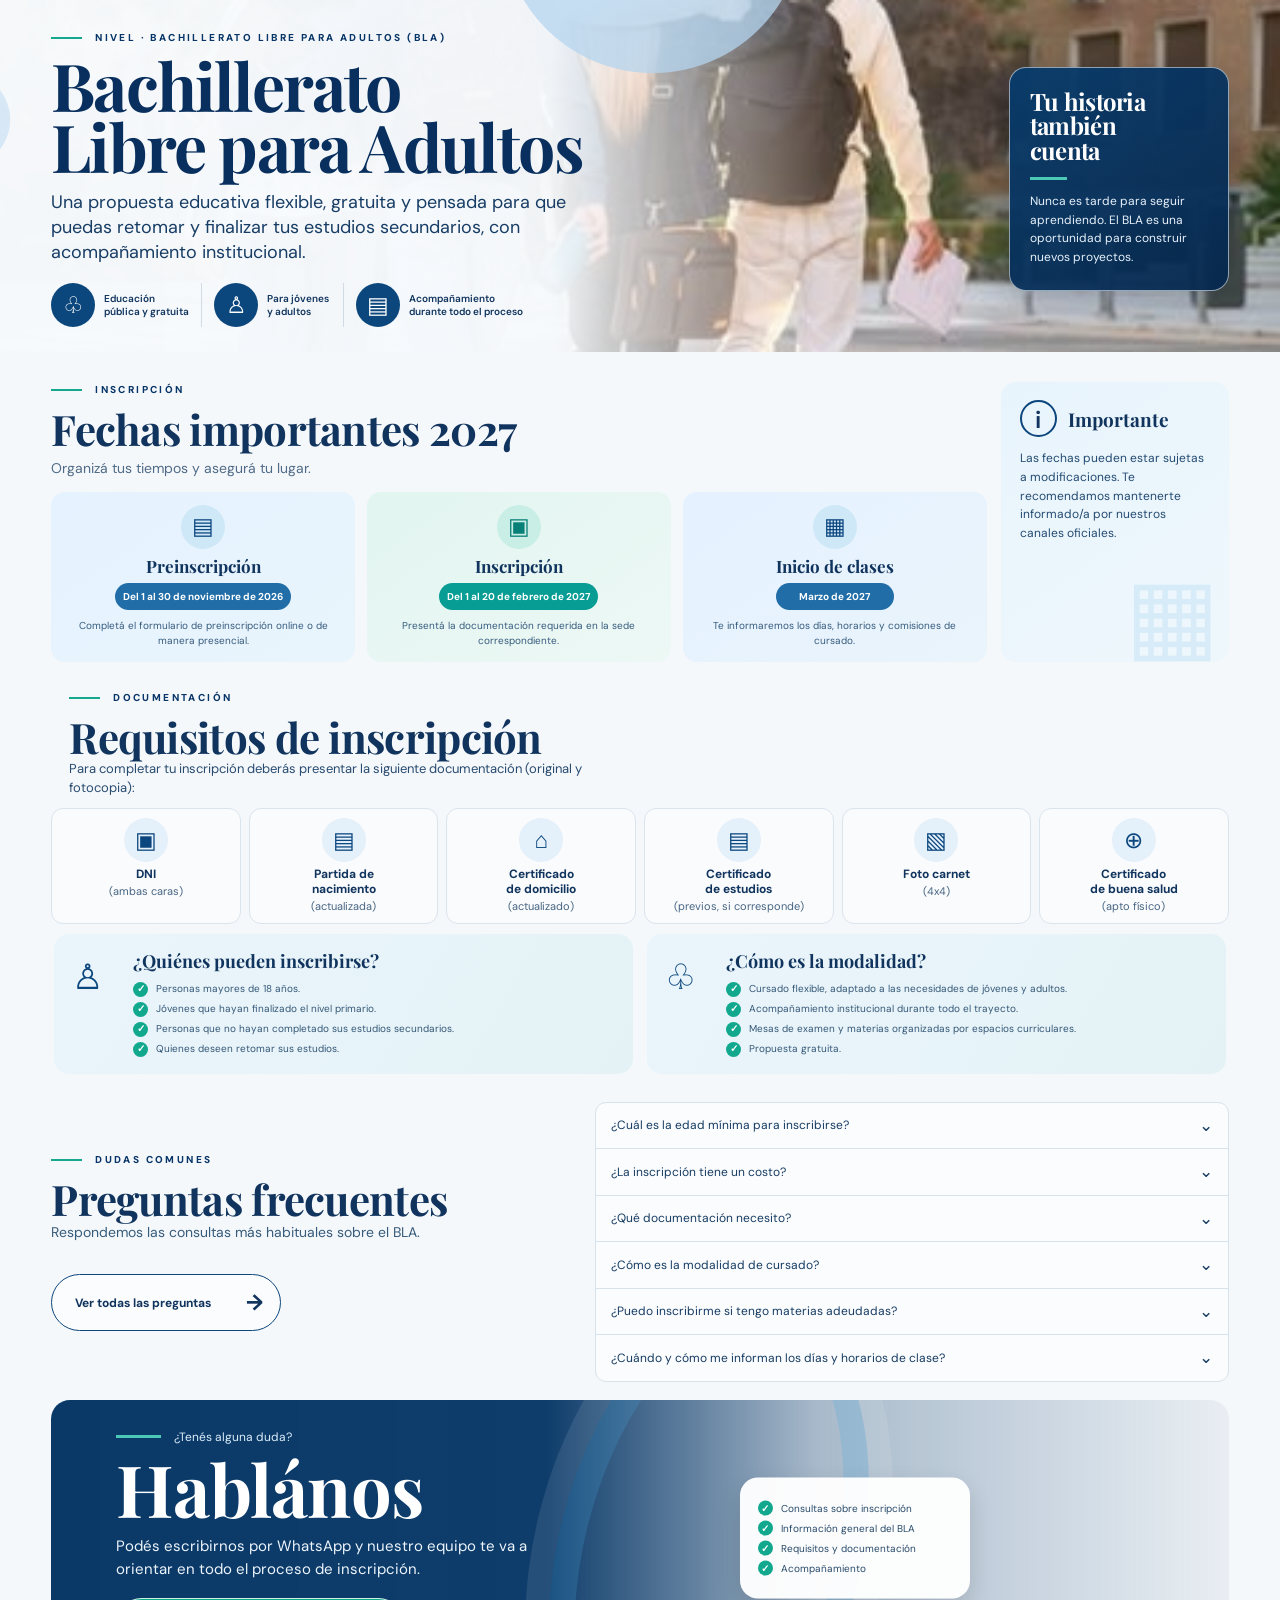
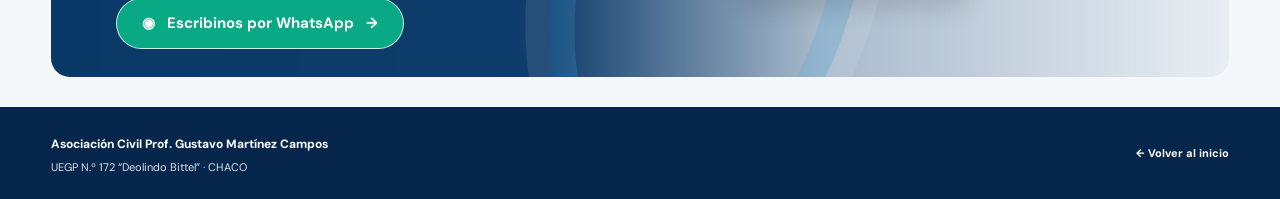
==== bla.html @ 417192c2 "BLA BASE" ====
<!doctype html>
<html lang="es">
<head>
<meta charset="utf-8">
<meta name="viewport" content="width=device-width, initial-scale=1">
<meta name="description" content="Información e inscripción 2027 del Bachillerato Libre para Adultos de la UEGP N.º 172 Deolindo Bittel.">
<title>Bachillerato Libre para Adultos | UEGP N.º 172</title>
<link rel="preconnect" href="https://fonts.googleapis.com">
<link rel="preconnect" href="https://fonts.gstatic.com" crossorigin>
<link href="https://fonts.googleapis.com/css2?family=DM+Sans:wght@400;500;600;700&family=Playfair+Display:wght@500;600;700&display=swap" rel="stylesheet">
<style>
:root{--navy:#073568;--deep:#06264b;--blue:#0e477d;--teal:#16a88f;--ink:#10345d;--muted:#506b87;--paper:#f5f8fb;--line:#dbe5ee}
*{box-sizing:border-box;margin:0;padding:0}html{scroll-behavior:smooth}body{font-family:"DM Sans",sans-serif;color:var(--ink);background:var(--paper);line-height:1.5;overflow-x:hidden}a{color:inherit;text-decoration:none}button{font:inherit}.wrap{width:min(1320px,92%);margin:auto}.section{padding:30px 0 0}.eyebrow{display:flex;align-items:center;gap:13px;color:var(--navy);font-size:10px;font-weight:800;letter-spacing:2.4px;text-transform:uppercase;margin-bottom:10px}.eyebrow:before{content:"";width:31px;height:2px;background:var(--teal);flex-shrink:0}h1,h2,h3{font-family:"Playfair Display",Georgia,serif}h2{font-size:clamp(30px,3.4vw,42px);line-height:1.08;letter-spacing:-.7px}.subtitle{color:var(--muted);font-size:14px;margin-top:5px}
.hero{min-height:334px;position:relative;background:linear-gradient(90deg,rgba(248,251,254,.98) 0%,rgba(248,251,254,.96) 43%,rgba(248,251,254,.1) 65%,rgba(4,39,76,.08) 100%),url("ASSETS/img/bla-alumnos.png") center 42%/ 100% auto no-repeat;isolation:isolate}.hero:before{content:"";position:absolute;z-index:-1;inset:0;background:radial-gradient(circle at -3% 34%,rgba(205,226,244,.75) 0 48px,transparent 49px),radial-gradient(circle at 51% -22%,rgba(181,213,239,.75) 0 150px,transparent 151px)}.hero-inner{min-height:334px;display:grid;grid-template-columns:1.15fr .85fr;align-items:center;gap:28px;padding:30px 0 25px}.hero-copy{max-width:650px}.hero h1{color:#082f5d;font-size:clamp(42px,5.5vw,66px);line-height:.93;letter-spacing:-1.8px;margin-bottom:12px}.hero-copy>p{max-width:560px;font-size:clamp(15px,1.5vw,18px);line-height:1.4;color:#173d65}.benefits{display:flex;gap:12px;margin-top:18px;flex-wrap:wrap}.benefit{display:flex;align-items:center;gap:9px;min-width:130px;padding-right:12px;border-right:1px solid #143b6326}.benefit:last-child{border:0}.round{display:grid;place-items:center;width:44px;height:44px;flex:0 0 44px;border-radius:50%;background:#0b477d;color:white;font-size:23px}.benefit span{font-size:10px;line-height:1.35;font-weight:600}.hero-note{justify-self:end;width:min(220px,100%);padding:21px 20px 23px;color:white;background:linear-gradient(145deg,rgba(8,60,108,.96),rgba(5,39,78,.94));border:1px solid #ffffff8c;border-radius:17px;box-shadow:0 12px 32px #041f3e38}.hero-note h2{font-size:24px;line-height:1.02}.line{width:37px;height:3px;background:#4bc9b6;margin:15px 0 12px}.hero-note p{font-size:12px;line-height:1.55;color:#e7f1fb}
.dates-layout{display:grid;grid-template-columns:minmax(0,1fr) 228px;gap:14px;align-items:stretch}.date-cards{display:grid;grid-template-columns:repeat(3,minmax(0,1fr));gap:12px;margin-top:13px}.date-card{min-height:162px;padding:13px 12px 14px;border-radius:14px;text-align:center;display:flex;flex-direction:column;align-items:center;background:linear-gradient(145deg,#e5f2ff,#e9f5fc)}.date-card:nth-child(2){background:linear-gradient(145deg,#e2f5f0,#edf8f5)}.date-card:nth-child(3){background:linear-gradient(145deg,#e5f1ff,#e9f4fb)}.date-card .round{background:#cfe8f8;color:#0b467e;margin-bottom:7px}.date-card:nth-child(2) .round{background:#c9eee5;color:#087f77}.date-card h3{font-size:17px;line-height:1.2;margin-bottom:7px}.pill{width:100%;border-radius:30px;color:white;background:#216da7;padding:7px 8px;font-size:10px;font-weight:700;line-height:1.3}.date-card:nth-child(2) .pill{background:#079c94}.date-card p{font-size:10px;color:#365b7d;line-height:1.45;margin-top:9px}.important{position:relative;overflow:hidden;padding:18px 19px;border-radius:15px;background:linear-gradient(145deg,#e8f4fc,#eef7fc)}.important:after{content:"▦";position:absolute;right:10px;bottom:-28px;font-size:100px;color:#5daee226}.important-head{display:flex;align-items:center;gap:11px;margin-bottom:12px}.info-circle{width:37px;height:37px;flex:0 0 37px;display:grid;place-items:center;border:2px solid #0c467c;border-radius:50%;font-size:24px;font-weight:600}.important h3{font-size:19px}.important p{font-size:12px;color:#244b71;line-height:1.55;position:relative;z-index:1}
.requirements{padding-top:28px}.requirements-head{margin-left:18px}.requirements-head p{max-width:570px;font-size:13px;color:#284b70;line-height:1.4}.docs{display:grid;grid-template-columns:repeat(6,minmax(0,1fr));gap:8px;margin-top:11px}.doc{min-height:113px;padding:9px 8px 10px;text-align:center;display:flex;flex-direction:column;align-items:center;border:1px solid #d9e4ed;border-radius:12px;background:#ffffff8c}.doc .round{width:44px;height:44px;margin-bottom:5px;background:#e4f0fa;color:#0b467e}.doc h3{font-family:"DM Sans",sans-serif;font-size:12px;line-height:1.25;font-weight:700}.doc p{color:#476582;font-size:11px;line-height:1.3;margin-top:2px}.panels{display:grid;grid-template-columns:1fr 1fr;gap:14px;margin:10px 3px 0}.panel{display:grid;grid-template-columns:48px minmax(0,1fr);gap:13px;padding:17px 18px;border-radius:15px;background:linear-gradient(120deg,#eaf5fb,#e4f2f6)}.panel-icon{font-size:35px;color:#0b477d}.panel h3{font-size:18px;line-height:1.2;margin-bottom:9px}.checks{list-style:none;display:grid;gap:5px}.checks li{display:flex;align-items:flex-start;gap:8px;color:#345777;font-size:10px;line-height:1.4}.check{width:15px;height:15px;flex:0 0 15px;display:inline-grid;place-items:center;border-radius:50%;background:#11a88e;color:white;font-size:10px;font-weight:800}
.faq{padding-top:28px}.faq-layout{display:grid;grid-template-columns:.9fr 1.1fr;gap:26px;align-items:center}.faq-copy p{color:#365b7b;font-size:14px}.outline{display:inline-flex;align-items:center;justify-content:space-between;gap:22px;min-width:230px;border:1px solid #0d477c;border-radius:30px;padding:11px 17px 11px 23px;font-size:12px;font-weight:700;margin-top:31px;background:#ffffff99}.outline span{font-size:22px}.faq-list{border:1px solid #d8e2eb;border-radius:11px;overflow:hidden;background:#ffffffa6}.faq-item+.faq-item{border-top:1px solid #d8e2eb}.question{display:flex;width:100%;justify-content:space-between;align-items:center;gap:12px;border:0;background:transparent;color:#163c63;text-align:left;padding:10px 15px;font-size:12px;cursor:pointer}.question:hover{background:#eef7fb}.chev{font-size:17px;transition:transform .2s}.question[aria-expanded=true] .chev{transform:rotate(180deg)}.answer{display:none;padding:0 15px 13px;color:#526c85;font-size:12px;line-height:1.55}.answer.open{display:block}
.contact{padding:18px 0 30px}.banner{min-height:268px;position:relative;overflow:hidden;border-radius:19px;color:white;background:linear-gradient(90deg,rgba(5,53,101,.98) 0%,rgba(5,53,101,.96) 42%,rgba(5,53,101,.32) 65%,rgba(5,53,101,.05) 100%),url("https://images.unsplash.com/photo-1512499617640-c74ae3a79d37?auto=format&fit=crop&w=1600&q=85") center/cover no-repeat;display:flex;align-items:center;padding:28px 5.5%}.banner:before{content:"";position:absolute;left:43%;top:-110px;width:250px;height:480px;border-radius:50%;border:26px solid #47a3d838;box-shadow:0 0 0 24px #ffffff17;transform:rotate(14deg)}.contact-copy{position:relative;z-index:1;max-width:530px}.contact-copy .eyebrow{color:#dceefa;margin-bottom:7px}.contact-copy .eyebrow:before{background:#4bc9b6;width:45px;height:3px}.contact-copy .eyebrow span{font-size:12px;letter-spacing:0;text-transform:none;font-weight:400}.contact-copy h2{font-size:clamp(48px,6vw,72px);color:white;line-height:.98;margin-bottom:12px}.contact-copy>p{max-width:430px;font-size:15px;color:#edf5fc;line-height:1.5}.whatsapp{display:inline-flex;align-items:center;justify-content:center;gap:15px;margin-top:18px;padding:13px 25px;border:1px solid #ffffffcc;border-radius:40px;background:#09a985;color:white;font-size:15px;font-weight:700}.contact-list{position:absolute;z-index:2;right:22%;top:50%;transform:translateY(-50%);width:230px;padding:18px;border-radius:18px;background:#fffffff5;color:#284a6a;box-shadow:0 10px 25px #0002}.contact-list li{display:flex;gap:8px;list-style:none;font-size:10px;margin:5px 0}.footer{background:var(--deep);color:white;padding:24px 0}.footer-inner{display:flex;justify-content:space-between;align-items:center;gap:20px}.footer strong{font-size:12px}.footer p{font-size:11px;color:#d4e4f3;margin-top:4px}.footer a{font-size:11px;font-weight:700}
@media(max-width:900px){.hero-inner{grid-template-columns:1.1fr .7fr;gap:18px}.hero h1{font-size:clamp(40px,6vw,55px)}.hero-note{width:195px;padding:18px}.dates-layout{grid-template-columns:1fr 205px}.docs{grid-template-columns:repeat(3,minmax(0,1fr))}.contact-list{right:7%;width:205px}}
@media(max-width:650px){.wrap{width:92%}.hero{min-height:0;background:linear-gradient(90deg,#f8fbfef7,#f8fbfeda 64%,#f8fbfe47),url("ASSETS/img/bla-alumnos.png") 57% center/100% auto no-repeat}.hero-inner{min-height:0;grid-template-columns:1fr;gap:18px;padding:30px 0 25px}.hero h1{font-size:clamp(39px,10vw,53px)}.hero-copy>p{font-size:14px}.benefits{gap:8px}.benefit{min-width:0;flex:1 1 28%;padding-right:7px;gap:6px}.benefit .round{width:36px;height:36px;flex-basis:36px;font-size:18px}.benefit span{font-size:9px}.hero-note{justify-self:end;width:min(240px,82%);margin-left:auto;padding:15px 17px}.hero-note h2{font-size:21px}.hero-note p{font-size:11px}.section{padding-top:27px}.dates-layout{grid-template-columns:1fr}.date-cards{grid-template-columns:1fr;gap:9px}.date-card{display:grid;grid-template-columns:45px minmax(0,1fr);grid-template-rows:auto auto;text-align:left;min-height:0;padding:12px;column-gap:10px;align-items:center}.date-card .round{grid-row:1/span 2;width:42px;height:42px;margin:0}.date-card h3{margin:0 0 5px;font-size:16px}.pill{width:fit-content;max-width:100%;font-size:10px;padding:6px 11px}.date-card p{grid-column:2;margin-top:5px;font-size:10px}.important{min-height:0;padding:16px}.requirements-head{margin-left:0}.requirements-head h2,.dates-main h2{font-size:32px}.docs{grid-template-columns:repeat(2,minmax(0,1fr));gap:8px}.doc{min-height:115px}.panels{grid-template-columns:1fr;margin-inline:0}.panel{padding:16px}.faq-layout{grid-template-columns:1fr;gap:18px}.faq-copy h2{font-size:34px}.outline{margin-top:16px}.contact{padding-top:22px}.banner{min-height:410px;align-items:flex-start;padding:27px 22px;background:linear-gradient(180deg,rgba(5,53,101,.98),rgba(5,53,101,.94) 49%,rgba(5,53,101,.35)),url("https://images.unsplash.com/photo-1512499617640-c74ae3a79d37?auto=format&fit=crop&w=1000&q=85") center/cover no-repeat}.contact-copy h2{font-size:55px}.contact-copy>p{font-size:13px}.whatsapp{padding:12px 16px;font-size:12px;gap:10px}.contact-list{top:auto;right:14px;bottom:15px;transform:none;width:min(240px,82%);padding:12px 15px}.contact-list li{font-size:10px}.footer-inner{align-items:flex-start;flex-direction:column;gap:12px}}
@media(prefers-reduced-motion:reduce){html{scroll-behavior:auto}*,*:before,*:after{transition-duration:.01ms!important}}
</style>
</head>
<body>
<main>
<section class="hero" aria-labelledby="hero-title"><div class="hero-inner wrap">
<div class="hero-copy">
<div class="eyebrow">Nivel · Bachillerato Libre para Adultos (BLA)</div>
<h1 id="hero-title">Bachillerato<br>Libre para Adultos</h1>
<p>Una propuesta educativa flexible, gratuita y pensada para que puedas retomar y finalizar tus estudios secundarios, con acompañamiento institucional.</p>
<div class="benefits">
<div class="benefit"><div class="round">♧</div><span>Educación<br>pública y gratuita</span></div>
<div class="benefit"><div class="round">♙</div><span>Para jóvenes<br>y adultos</span></div>
<div class="benefit"><div class="round">▤</div><span>Acompañamiento<br>durante todo el proceso</span></div>
</div></div>
<aside class="hero-note"><h2>Tu historia<br>también<br>cuenta</h2><div class="line"></div><p>Nunca es tarde para seguir aprendiendo. El BLA es una oportunidad para construir nuevos proyectos.</p></aside>
</div></section>

<section class="section wrap"><div class="dates-layout">
<div class="dates-main"><div class="eyebrow">Inscripción</div><h2>Fechas importantes 2027</h2><p class="subtitle">Organizá tus tiempos y asegurá tu lugar.</p>
<div class="date-cards">
<article class="date-card"><div class="round">▤</div><div><h3>Preinscripción</h3><div class="pill">Del 1 al 30 de noviembre de 2026</div></div><p>Completá el formulario de preinscripción online o de manera presencial.</p></article>
<article class="date-card"><div class="round">▣</div><div><h3>Inscripción</h3><div class="pill">Del 1 al 20 de febrero de 2027</div></div><p>Presentá la documentación requerida en la sede correspondiente.</p></article>
<article class="date-card"><div class="round">▦</div><div><h3>Inicio de clases</h3><div class="pill">Marzo de 2027</div></div><p>Te informaremos los días, horarios y comisiones de cursado.</p></article>
</div></div>
<aside class="important"><div class="important-head"><span class="info-circle">i</span><h3>Importante</h3></div><p>Las fechas pueden estar sujetas a modificaciones. Te recomendamos mantenerte informado/a por nuestros canales oficiales.</p></aside>
</div></section>

<section class="section requirements wrap"><div class="requirements-head"><div class="eyebrow">Documentación</div><h2>Requisitos de inscripción</h2><p>Para completar tu inscripción deberás presentar la siguiente documentación (original y fotocopia):</p></div>
<div class="docs">
<article class="doc"><div class="round">▣</div><h3>DNI</h3><p>(ambas caras)</p></article>
<article class="doc"><div class="round">▤</div><h3>Partida de<br>nacimiento</h3><p>(actualizada)</p></article>
<article class="doc"><div class="round">⌂</div><h3>Certificado<br>de domicilio</h3><p>(actualizado)</p></article>
<article class="doc"><div class="round">▤</div><h3>Certificado<br>de estudios</h3><p>(previos, si corresponde)</p></article>
<article class="doc"><div class="round">▧</div><h3>Foto carnet</h3><p>(4x4)</p></article>
<article class="doc"><div class="round">⊕</div><h3>Certificado<br>de buena salud</h3><p>(apto físico)</p></article>
</div>
<div class="panels">
<article class="panel"><div class="panel-icon">♙</div><div><h3>¿Quiénes pueden inscribirse?</h3><ul class="checks"><li><span class="check">✓</span>Personas mayores de 18 años.</li><li><span class="check">✓</span>Jóvenes que hayan finalizado el nivel primario.</li><li><span class="check">✓</span>Personas que no hayan completado sus estudios secundarios.</li><li><span class="check">✓</span>Quienes deseen retomar sus estudios.</li></ul></div></article>
<article class="panel"><div class="panel-icon">♧</div><div><h3>¿Cómo es la modalidad?</h3><ul class="checks"><li><span class="check">✓</span>Cursado flexible, adaptado a las necesidades de jóvenes y adultos.</li><li><span class="check">✓</span>Acompañamiento institucional durante todo el trayecto.</li><li><span class="check">✓</span>Mesas de examen y materias organizadas por espacios curriculares.</li><li><span class="check">✓</span>Propuesta gratuita.</li></ul></div></article>
</div></section>

<section class="section faq wrap" id="preguntas-frecuentes"><div class="faq-layout">
<div class="faq-copy"><div class="eyebrow">Dudas comunes</div><h2>Preguntas frecuentes</h2><p>Respondemos las consultas más habituales sobre el BLA.</p><a class="outline" href="#preguntas-frecuentes">Ver todas las preguntas <span>→</span></a></div>
<div class="faq-list">
<div class="faq-item"><button class="question" aria-expanded="false"><span>¿Cuál es la edad mínima para inscribirse?</span><span class="chev">⌄</span></button><div class="answer">La propuesta está destinada a personas mayores de 18 años. Si necesitás confirmar tu situación particular, consultanos por WhatsApp.</div></div>
<div class="faq-item"><button class="question" aria-expanded="false"><span>¿La inscripción tiene un costo?</span><span class="chev">⌄</span></button><div class="answer">No. La propuesta educativa del Bachillerato Libre para Adultos es gratuita.</div></div>
<div class="faq-item"><button class="question" aria-expanded="false"><span>¿Qué documentación necesito?</span><span class="chev">⌄</span></button><div class="answer">DNI (ambas caras), partida de nacimiento y certificado de domicilio actualizados, certificado de estudios previos si corresponde, foto carnet 4x4 y certificado de buena salud. Presentá original y fotocopia.</div></div>
<div class="faq-item"><button class="question" aria-expanded="false"><span>¿Cómo es la modalidad de cursado?</span><span class="chev">⌄</span></button><div class="answer">El cursado está pensado para jóvenes y adultos, con acompañamiento institucional. Los días, horarios y comisiones se informarán por los canales oficiales.</div></div>
<div class="faq-item"><button class="question" aria-expanded="false"><span>¿Puedo inscribirme si tengo materias adeudadas?</span><span class="chev">⌄</span></button><div class="answer">El reconocimiento de estudios previos depende de la documentación y de la evaluación institucional. Escribinos para recibir orientación sobre tu caso.</div></div>
<div class="faq-item"><button class="question" aria-expanded="false"><span>¿Cuándo y cómo me informan los días y horarios de clase?</span><span class="chev">⌄</span></button><div class="answer">La fecha prevista de inicio es marzo de 2027. Los días, horarios y comisiones se comunicarán por los canales oficiales de la institución.</div></div>
</div></div></section>

<section class="contact wrap" id="contacto"><div class="banner"><div class="contact-copy"><div class="eyebrow"><span>¿Tenés alguna duda?</span></div><h2>Hablános</h2><p>Podés escribirnos por WhatsApp y nuestro equipo te va a orientar en todo el proceso de inscripción.</p>
<!-- IMPORTANTE: reemplazá 5493620000000 por el WhatsApp institucional real, sin + ni espacios. -->
<a class="whatsapp" href="https://wa.me/5493620000000?text=Hola%2C%20quisiera%20consultar%20sobre%20la%20inscripci%C3%B3n%20al%20BLA%202027" target="_blank" rel="noopener noreferrer">◉ &nbsp; Escribinos por WhatsApp &nbsp; →</a></div>
<ul class="contact-list"><li><span class="check">✓</span>Consultas sobre inscripción</li><li><span class="check">✓</span>Información general del BLA</li><li><span class="check">✓</span>Requisitos y documentación</li><li><span class="check">✓</span>Acompañamiento</li></ul></div></section>
</main>
<footer class="footer"><div class="footer-inner wrap"><div><strong>Asociación Civil Prof. Gustavo Martínez Campos</strong><p>UEGP N.º 172 “Deolindo Bittel” · CHACO</p></div><a href="index.html">← Volver al inicio</a></div></footer>
<script>
document.querySelectorAll(".question").forEach(button=>button.addEventListener("click",()=>{const open=button.getAttribute("aria-expanded")==="true";button.setAttribute("aria-expanded",String(!open));button.nextElementSibling.classList.toggle("open",!open)}));
</script>
</body>
</html>
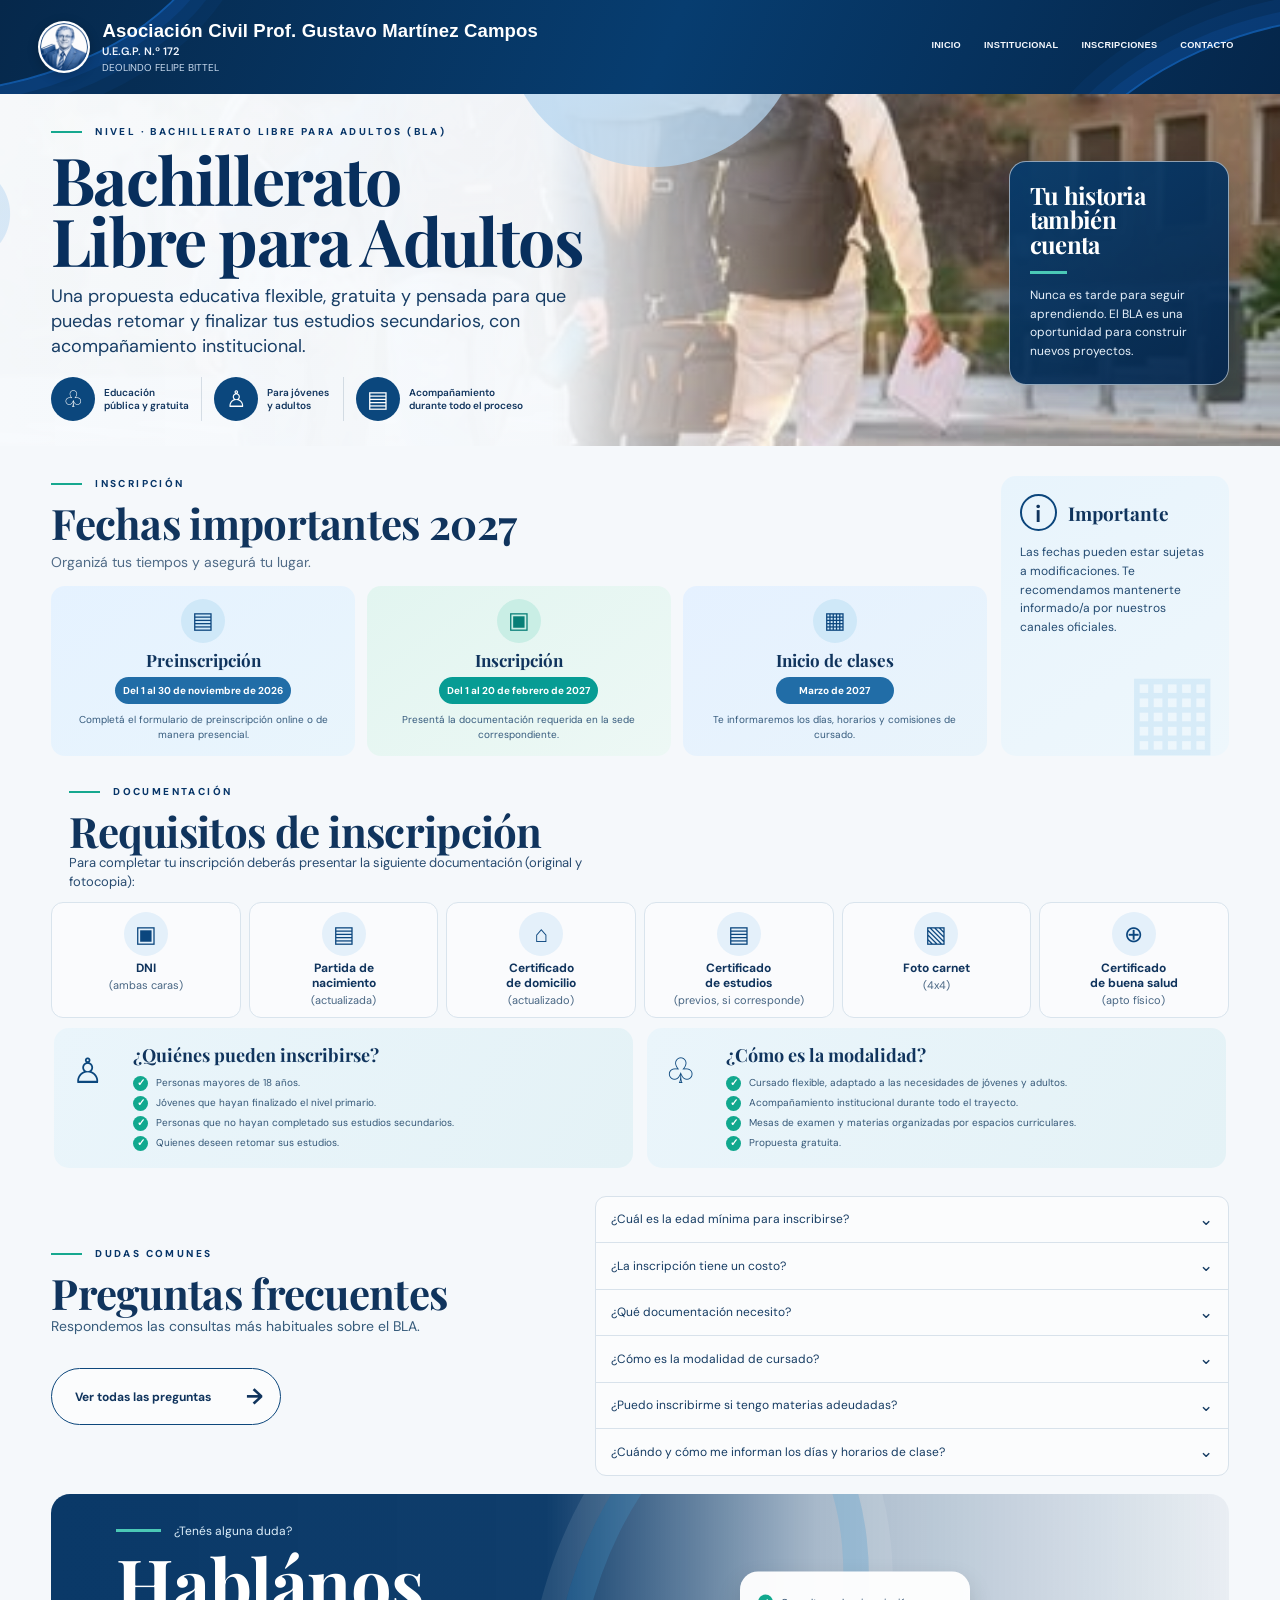
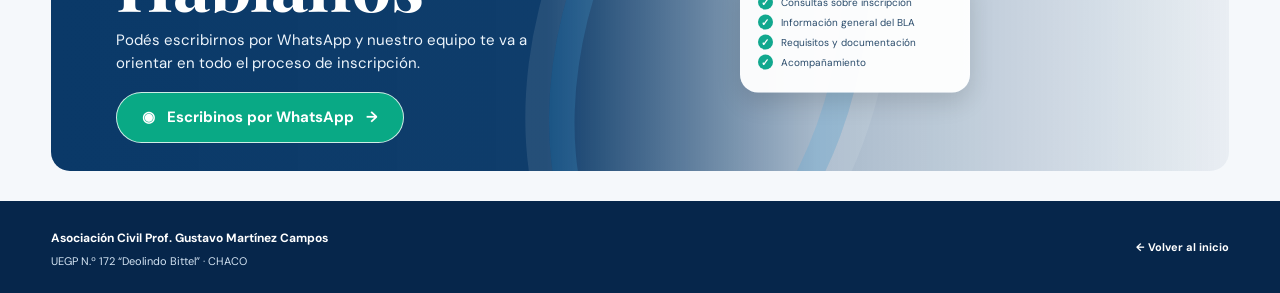
==== commit e206f148: "Actualiza Nivel Superior y encabezado BLA" ====
--- a/bla.html
+++ b/bla.html
@@ -5,6 +5,7 @@
 <meta name="viewport" content="width=device-width, initial-scale=1">
 <meta name="description" content="Información e inscripción 2027 del Bachillerato Libre para Adultos de la UEGP N.º 172 Deolindo Bittel.">
 <title>Bachillerato Libre para Adultos | UEGP N.º 172</title>
+<link rel="stylesheet" href="CSS/header.css">
 <link rel="preconnect" href="https://fonts.googleapis.com">
 <link rel="preconnect" href="https://fonts.gstatic.com" crossorigin>
 <link href="https://fonts.googleapis.com/css2?family=DM+Sans:wght@400;500;600;700&family=Playfair+Display:wght@500;600;700&display=swap" rel="stylesheet">
@@ -22,6 +23,7 @@
 </style>
 </head>
 <body>
+<header class="uegp-header"><a class="uegp-brand" href="index.html" aria-label="Inicio"><img src="ASSETS/img/logo-institucional-circular.png" alt="Emblema institucional"><span class="uegp-brand-copy"><strong>Asociación Civil Prof. Gustavo Martínez Campos</strong><span>U.E.G.P. N.º 172</span><small>DEOLINDO FELIPE BITTEL</small></span></a><nav class="uegp-menu" aria-label="Navegación principal"><a href="index.html#top">Inicio</a><a href="index.html#institucion">Institucional</a><a href="inscripciones.html">Inscripciones</a><a href="index.html#contacto">Contacto</a></nav></header>
 <main>
 <section class="hero" aria-labelledby="hero-title"><div class="hero-inner wrap">
 <div class="hero-copy">
--- a/CSS/header.css
+++ b/CSS/header.css
@@ -0,0 +1,17 @@
+/* Encabezado institucional unificado U.E.G.P. N.º 172 */
+.uegp-header{position:relative;isolation:isolate;overflow:hidden;display:flex;align-items:center;gap:clamp(16px,2vw,30px);min-height:94px;padding:10px clamp(18px,3vw,52px);color:#fff;background:linear-gradient(112deg,#06284b 0%,#073d70 52%,#05264a 100%);z-index:20}
+.uegp-header::before,.uegp-header::after{content:"";position:absolute;z-index:-1;pointer-events:none;border:2px solid rgba(24,123,232,.55);border-radius:50%;transform:rotate(-18deg)}
+.uegp-header::before{width:390px;height:190px;left:-180px;top:-115px;box-shadow:0 0 0 12px rgba(20,103,205,.16),0 0 0 25px rgba(20,103,205,.11),0 0 0 39px rgba(20,103,205,.08)}
+.uegp-header::after{width:430px;height:220px;right:-210px;bottom:-160px;box-shadow:0 0 0 12px rgba(20,103,205,.16),0 0 0 25px rgba(20,103,205,.11),0 0 0 39px rgba(20,103,205,.08)}
+.uegp-brand{position:relative;z-index:1;display:flex;align-items:center;gap:12px;flex:0 0 auto;min-width:0;color:#fff;text-decoration:none}
+.uegp-brand img{width:52px;height:52px;flex:0 0 52px;display:block;object-fit:cover;border-radius:50%;border:2px solid rgba(255,255,255,.92);background:#fff;box-shadow:0 3px 12px rgba(0,0,0,.2)}
+.uegp-brand-copy{display:flex;flex-direction:column;line-height:1.2;white-space:nowrap}
+.uegp-brand-copy strong{font-family:Montserrat,Arial,sans-serif;font-size:clamp(14px,1.45vw,22px);font-weight:800;letter-spacing:.15px;color:#fff}
+.uegp-brand-copy span{font-size:clamp(10px,.85vw,12px);font-weight:600;margin-top:3px;color:#f2f7ff;text-transform:uppercase}
+.uegp-brand-copy small{font-size:10px;color:#cbdcf0;margin-top:4px}
+.uegp-menu{position:relative;z-index:1;display:flex;align-items:stretch;justify-content:flex-end;gap:clamp(4px,.55vw,10px);margin-left:auto;min-width:0}
+.uegp-menu a{display:flex;align-items:center;justify-content:center;min-height:54px;padding:0 8px;border-bottom:3px solid transparent;color:#f5f8fd;text-decoration:none;text-transform:uppercase;white-space:nowrap;font:700 clamp(9px,.72vw,12px)/1.2 Montserrat,Arial,sans-serif;letter-spacing:.25px;transition:background .2s,color .2s,border-color .2s}
+.uegp-menu a:hover,.uegp-menu a.active{color:#fff;border-bottom-color:#19d0f2;background:rgba(18,120,210,.16)}
+.uegp-menu a.active{box-shadow:inset 0 -1px 0 rgba(25,208,242,.12)}
+@media(max-width:1050px){.uegp-header{flex-wrap:wrap;gap:8px 18px;padding:10px 20px}.uegp-brand img{width:48px;height:48px;flex-basis:48px}.uegp-menu{width:100%;justify-content:space-between;gap:3px;overflow-x:auto;margin:0}.uegp-menu a{min-height:38px;padding:0 7px;font-size:11px}}
+@media(max-width:600px){.uegp-header{padding:9px 13px}.uegp-brand{gap:9px}.uegp-brand img{width:42px;height:42px;flex-basis:42px}.uegp-brand-copy strong{font-size:14px}.uegp-brand-copy span{font-size:9px}.uegp-brand-copy small{font-size:8px}.uegp-menu{justify-content:flex-start;scrollbar-width:thin}.uegp-menu a{font-size:10px;min-height:36px;padding:0 9px}}
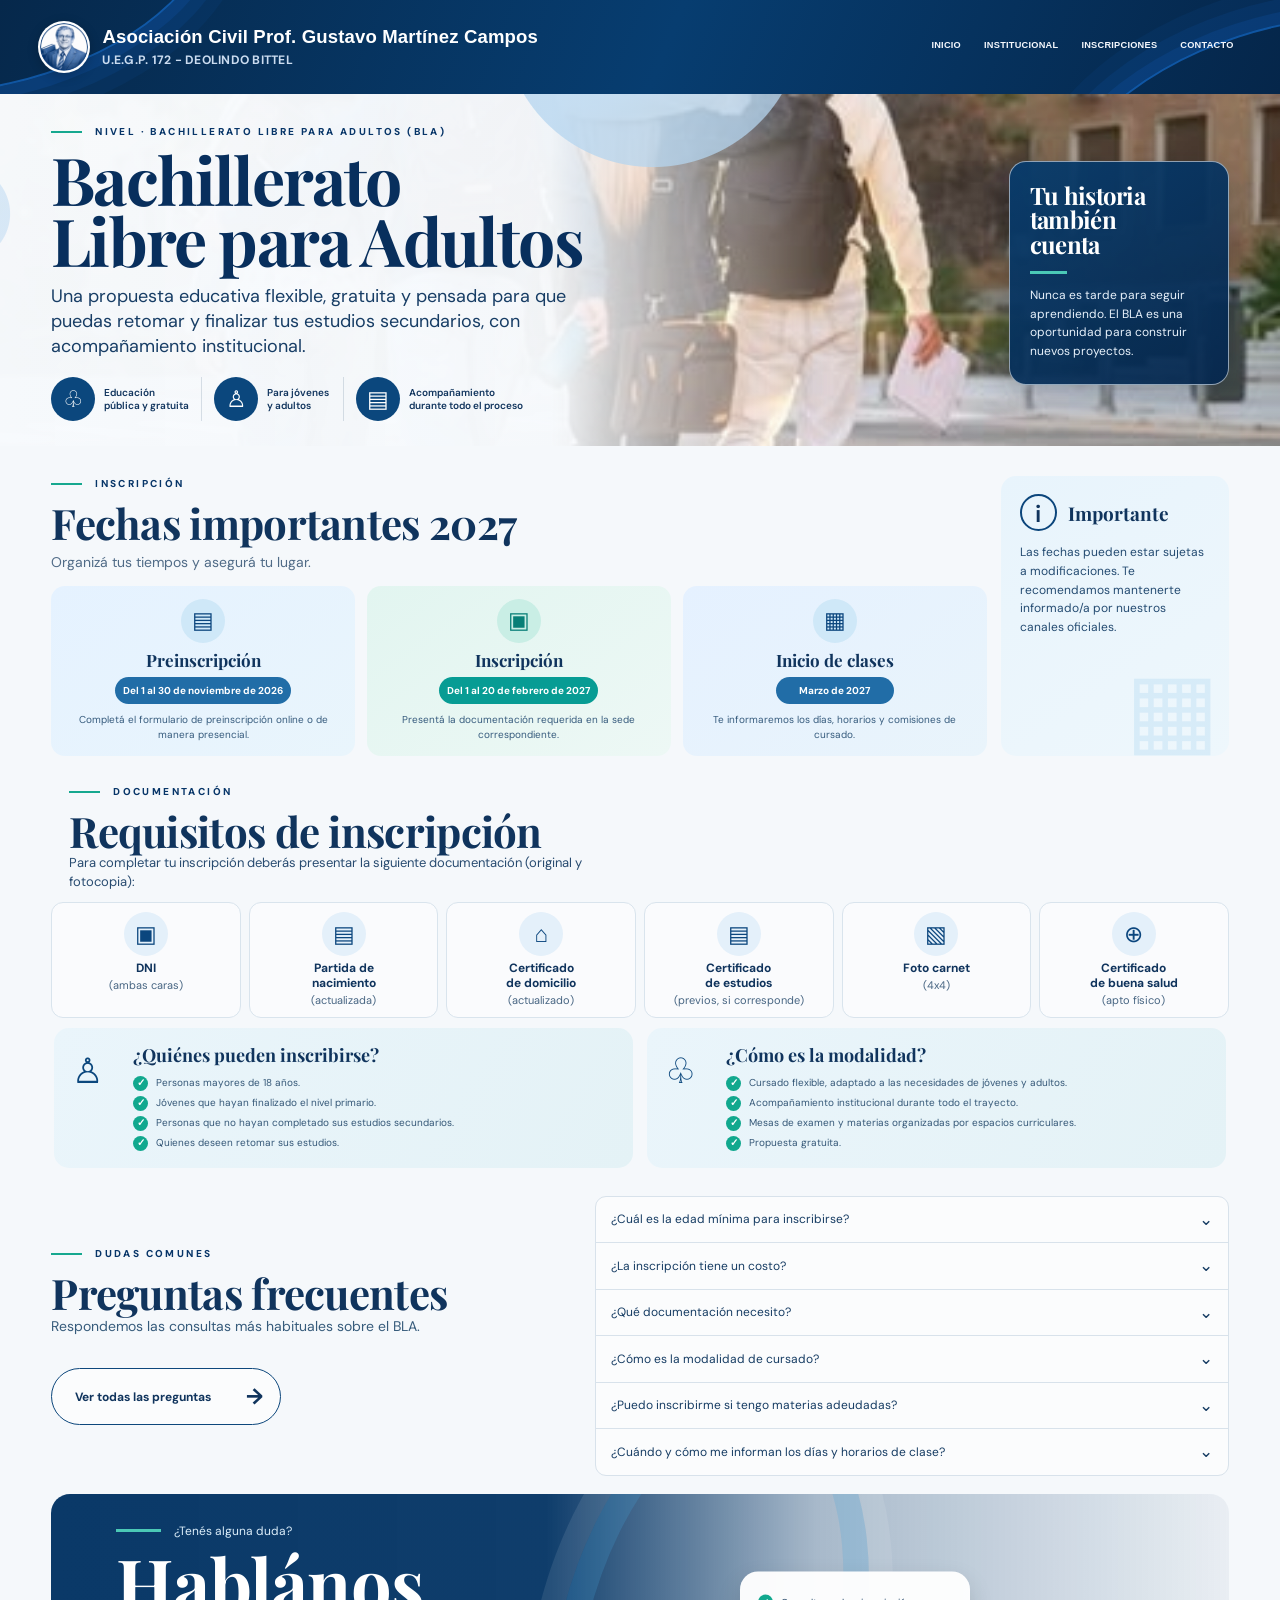
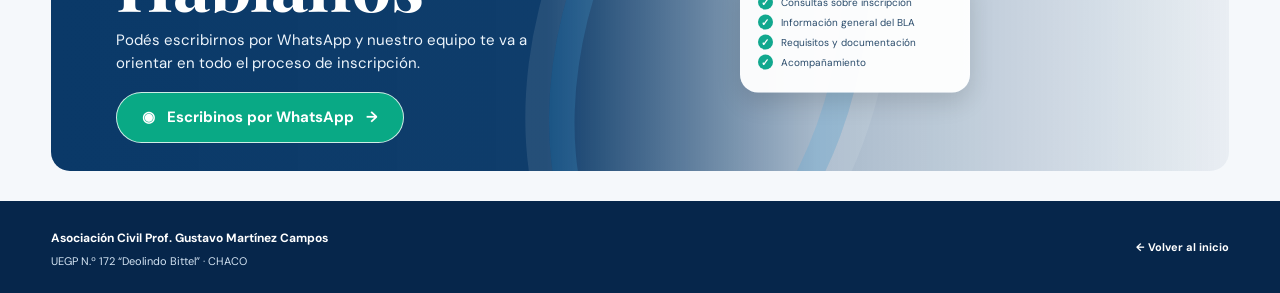
==== commit b3e4058c: "Actualizacion Nivel superior y encabezado" ====
--- a/bla.html
+++ b/bla.html
@@ -23,7 +23,7 @@
 </style>
 </head>
 <body>
-<header class="uegp-header"><a class="uegp-brand" href="index.html" aria-label="Inicio"><img src="ASSETS/img/logo-institucional-circular.png" alt="Emblema institucional"><span class="uegp-brand-copy"><strong>Asociación Civil Prof. Gustavo Martínez Campos</strong><span>U.E.G.P. N.º 172</span><small>DEOLINDO FELIPE BITTEL</small></span></a><nav class="uegp-menu" aria-label="Navegación principal"><a href="index.html#top">Inicio</a><a href="index.html#institucion">Institucional</a><a href="inscripciones.html">Inscripciones</a><a href="index.html#contacto">Contacto</a></nav></header>
+<header class="uegp-header"><a class="uegp-brand" href="index.html" aria-label="Inicio"><img src="ASSETS/img/logo-institucional-circular.png" alt="Emblema institucional"><span class="uegp-brand-copy"><strong>Asociación Civil Prof. Gustavo Martínez Campos</strong><span>U.E.G.P. 172 - DEOLINDO BITTEL</span></span></a><nav class="uegp-menu" aria-label="Navegación principal"><a href="index.html#top">Inicio</a><a href="index.html#institucion">Institucional</a><a href="inscripciones.html">Inscripciones</a><a href="index.html#contacto">Contacto</a></nav></header>
 <main>
 <section class="hero" aria-labelledby="hero-title"><div class="hero-inner wrap">
 <div class="hero-copy">
--- a/CSS/header.css
+++ b/CSS/header.css
@@ -7,11 +7,10 @@
 .uegp-brand img{width:52px;height:52px;flex:0 0 52px;display:block;object-fit:cover;border-radius:50%;border:2px solid rgba(255,255,255,.92);background:#fff;box-shadow:0 3px 12px rgba(0,0,0,.2)}
 .uegp-brand-copy{display:flex;flex-direction:column;line-height:1.2;white-space:nowrap}
 .uegp-brand-copy strong{font-family:Montserrat,Arial,sans-serif;font-size:clamp(14px,1.45vw,22px);font-weight:800;letter-spacing:.15px;color:#fff}
-.uegp-brand-copy span{font-size:clamp(10px,.85vw,12px);font-weight:600;margin-top:3px;color:#f2f7ff;text-transform:uppercase}
-.uegp-brand-copy small{font-size:10px;color:#cbdcf0;margin-top:4px}
+.uegp-brand-copy span{font-size:clamp(11px,.95vw,14px);font-weight:700;margin-top:5px;color:#cbdcf0;text-transform:uppercase;letter-spacing:.25px}
 .uegp-menu{position:relative;z-index:1;display:flex;align-items:stretch;justify-content:flex-end;gap:clamp(4px,.55vw,10px);margin-left:auto;min-width:0}
 .uegp-menu a{display:flex;align-items:center;justify-content:center;min-height:54px;padding:0 8px;border-bottom:3px solid transparent;color:#f5f8fd;text-decoration:none;text-transform:uppercase;white-space:nowrap;font:700 clamp(9px,.72vw,12px)/1.2 Montserrat,Arial,sans-serif;letter-spacing:.25px;transition:background .2s,color .2s,border-color .2s}
 .uegp-menu a:hover,.uegp-menu a.active{color:#fff;border-bottom-color:#19d0f2;background:rgba(18,120,210,.16)}
 .uegp-menu a.active{box-shadow:inset 0 -1px 0 rgba(25,208,242,.12)}
 @media(max-width:1050px){.uegp-header{flex-wrap:wrap;gap:8px 18px;padding:10px 20px}.uegp-brand img{width:48px;height:48px;flex-basis:48px}.uegp-menu{width:100%;justify-content:space-between;gap:3px;overflow-x:auto;margin:0}.uegp-menu a{min-height:38px;padding:0 7px;font-size:11px}}
-@media(max-width:600px){.uegp-header{padding:9px 13px}.uegp-brand{gap:9px}.uegp-brand img{width:42px;height:42px;flex-basis:42px}.uegp-brand-copy strong{font-size:14px}.uegp-brand-copy span{font-size:9px}.uegp-brand-copy small{font-size:8px}.uegp-menu{justify-content:flex-start;scrollbar-width:thin}.uegp-menu a{font-size:10px;min-height:36px;padding:0 9px}}
+@media(max-width:600px){.uegp-header{padding:9px 13px}.uegp-brand{gap:9px}.uegp-brand img{width:42px;height:42px;flex-basis:42px}.uegp-brand-copy strong{font-size:14px}.uegp-brand-copy span{font-size:9px;white-space:normal;max-width:62vw}.uegp-menu{justify-content:flex-start;scrollbar-width:thin}.uegp-menu a{font-size:10px;min-height:36px;padding:0 9px}}
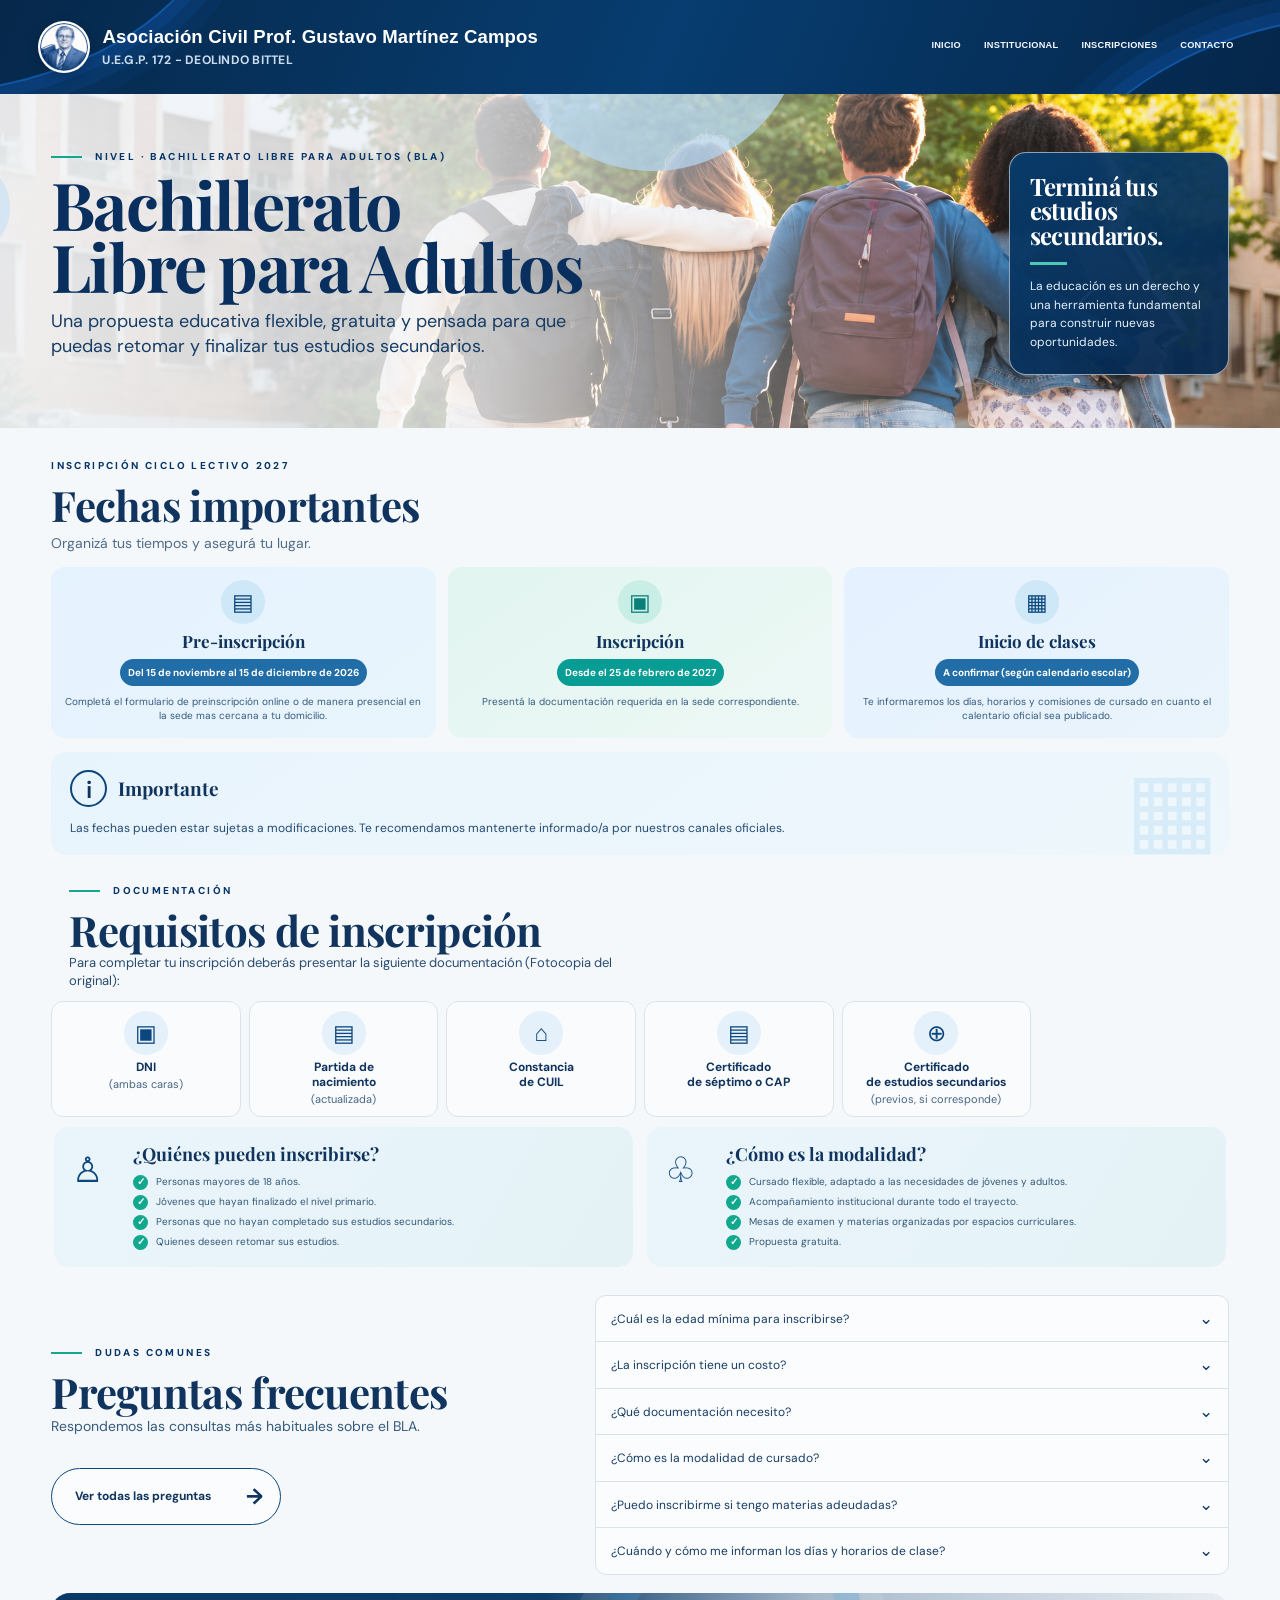
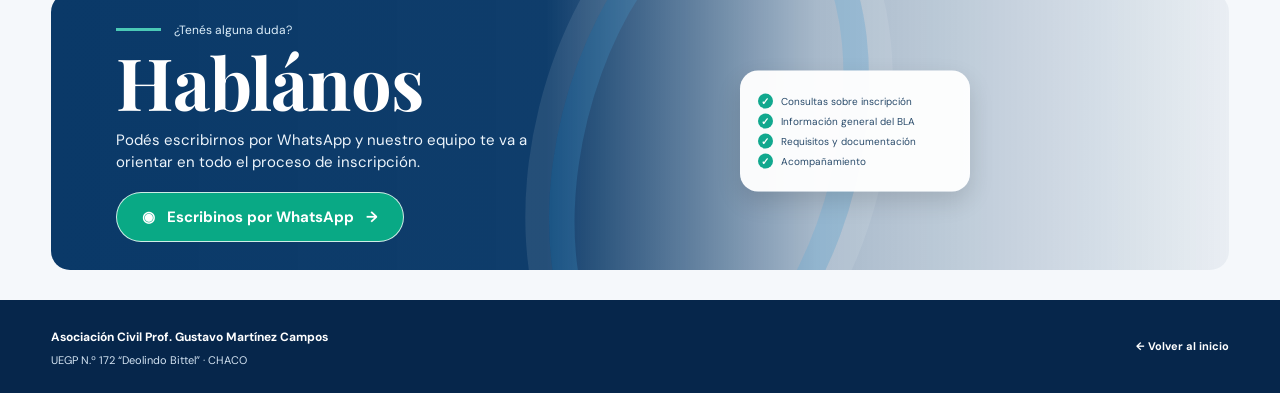
==== commit a9986dae: "Actualizacion BLA" ====
--- a/bla.html
+++ b/bla.html
@@ -12,14 +12,56 @@
 <style>
 :root{--navy:#073568;--deep:#06264b;--blue:#0e477d;--teal:#16a88f;--ink:#10345d;--muted:#506b87;--paper:#f5f8fb;--line:#dbe5ee}
 *{box-sizing:border-box;margin:0;padding:0}html{scroll-behavior:smooth}body{font-family:"DM Sans",sans-serif;color:var(--ink);background:var(--paper);line-height:1.5;overflow-x:hidden}a{color:inherit;text-decoration:none}button{font:inherit}.wrap{width:min(1320px,92%);margin:auto}.section{padding:30px 0 0}.eyebrow{display:flex;align-items:center;gap:13px;color:var(--navy);font-size:10px;font-weight:800;letter-spacing:2.4px;text-transform:uppercase;margin-bottom:10px}.eyebrow:before{content:"";width:31px;height:2px;background:var(--teal);flex-shrink:0}h1,h2,h3{font-family:"Playfair Display",Georgia,serif}h2{font-size:clamp(30px,3.4vw,42px);line-height:1.08;letter-spacing:-.7px}.subtitle{color:var(--muted);font-size:14px;margin-top:5px}
-.hero{min-height:334px;position:relative;background:linear-gradient(90deg,rgba(248,251,254,.98) 0%,rgba(248,251,254,.96) 43%,rgba(248,251,254,.1) 65%,rgba(4,39,76,.08) 100%),url("ASSETS/img/bla-alumnos.png") center 42%/ 100% auto no-repeat;isolation:isolate}.hero:before{content:"";position:absolute;z-index:-1;inset:0;background:radial-gradient(circle at -3% 34%,rgba(205,226,244,.75) 0 48px,transparent 49px),radial-gradient(circle at 51% -22%,rgba(181,213,239,.75) 0 150px,transparent 151px)}.hero-inner{min-height:334px;display:grid;grid-template-columns:1.15fr .85fr;align-items:center;gap:28px;padding:30px 0 25px}.hero-copy{max-width:650px}.hero h1{color:#082f5d;font-size:clamp(42px,5.5vw,66px);line-height:.93;letter-spacing:-1.8px;margin-bottom:12px}.hero-copy>p{max-width:560px;font-size:clamp(15px,1.5vw,18px);line-height:1.4;color:#173d65}.benefits{display:flex;gap:12px;margin-top:18px;flex-wrap:wrap}.benefit{display:flex;align-items:center;gap:9px;min-width:130px;padding-right:12px;border-right:1px solid #143b6326}.benefit:last-child{border:0}.round{display:grid;place-items:center;width:44px;height:44px;flex:0 0 44px;border-radius:50%;background:#0b477d;color:white;font-size:23px}.benefit span{font-size:10px;line-height:1.35;font-weight:600}.hero-note{justify-self:end;width:min(220px,100%);padding:21px 20px 23px;color:white;background:linear-gradient(145deg,rgba(8,60,108,.96),rgba(5,39,78,.94));border:1px solid #ffffff8c;border-radius:17px;box-shadow:0 12px 32px #041f3e38}.hero-note h2{font-size:24px;line-height:1.02}.line{width:37px;height:3px;background:#4bc9b6;margin:15px 0 12px}.hero-note p{font-size:12px;line-height:1.55;color:#e7f1fb}
-.dates-layout{display:grid;grid-template-columns:minmax(0,1fr) 228px;gap:14px;align-items:stretch}.date-cards{display:grid;grid-template-columns:repeat(3,minmax(0,1fr));gap:12px;margin-top:13px}.date-card{min-height:162px;padding:13px 12px 14px;border-radius:14px;text-align:center;display:flex;flex-direction:column;align-items:center;background:linear-gradient(145deg,#e5f2ff,#e9f5fc)}.date-card:nth-child(2){background:linear-gradient(145deg,#e2f5f0,#edf8f5)}.date-card:nth-child(3){background:linear-gradient(145deg,#e5f1ff,#e9f4fb)}.date-card .round{background:#cfe8f8;color:#0b467e;margin-bottom:7px}.date-card:nth-child(2) .round{background:#c9eee5;color:#087f77}.date-card h3{font-size:17px;line-height:1.2;margin-bottom:7px}.pill{width:100%;border-radius:30px;color:white;background:#216da7;padding:7px 8px;font-size:10px;font-weight:700;line-height:1.3}.date-card:nth-child(2) .pill{background:#079c94}.date-card p{font-size:10px;color:#365b7d;line-height:1.45;margin-top:9px}.important{position:relative;overflow:hidden;padding:18px 19px;border-radius:15px;background:linear-gradient(145deg,#e8f4fc,#eef7fc)}.important:after{content:"▦";position:absolute;right:10px;bottom:-28px;font-size:100px;color:#5daee226}.important-head{display:flex;align-items:center;gap:11px;margin-bottom:12px}.info-circle{width:37px;height:37px;flex:0 0 37px;display:grid;place-items:center;border:2px solid #0c467c;border-radius:50%;font-size:24px;font-weight:600}.important h3{font-size:19px}.important p{font-size:12px;color:#244b71;line-height:1.55;position:relative;z-index:1}
+.hero {
+  min-height: 334px;
+  position: relative;
+  background:
+    linear-gradient(
+      90deg,
+      rgba(248,251,254,.90) 0%,
+      rgba(248,251,254,.76) 38%,
+      rgba(248,251,254,.38) 58%,
+      rgba(248,251,254,.08) 78%,
+      rgba(4,39,76,.05) 100%
+    ),
+    url("ASSETS/img/bla-alumnos.png") center 42% / cover no-repeat;
+  isolation: isolate;
+}.hero:before{content:"";position:absolute;z-index:-1;inset:0;background:radial-gradient(circle at -3% 34%,rgba(205,226,244,.75) 0 48px,transparent 49px),radial-gradient(circle at 51% -22%,rgba(181,213,239,.75) 0 150px,transparent 151px)}.hero-inner{min-height:334px;display:grid;grid-template-columns:1.15fr .85fr;align-items:center;gap:28px;padding:30px 0 25px}.hero-copy{max-width:650px}.hero h1{color:#082f5d;font-size:clamp(42px,5.5vw,66px);line-height:.93;letter-spacing:-1.8px;margin-bottom:12px}.hero-copy>p{max-width:560px;font-size:clamp(15px,1.5vw,18px);line-height:1.4;color:#173d65}.benefits{display:flex;gap:12px;margin-top:18px;flex-wrap:wrap}.benefit{display:flex;align-items:center;gap:9px;min-width:130px;padding-right:12px;border-right:1px solid #143b6326}.benefit:last-child{border:0}.round{display:grid;place-items:center;width:44px;height:44px;flex:0 0 44px;border-radius:50%;background:#0b477d;color:white;font-size:23px}.benefit span{font-size:10px;line-height:1.35;font-weight:600}.hero-note{justify-self:end;width:min(220px,100%);padding:21px 20px 23px;color:white;background:linear-gradient(145deg,rgba(8,60,108,.96),rgba(5,39,78,.94));border:1px solid #ffffff8c;border-radius:17px;box-shadow:0 12px 32px #041f3e38}.hero-note h2{font-size:24px;line-height:1.02}.line{width:37px;height:3px;background:#4bc9b6;margin:15px 0 12px}.hero-note p{font-size:12px;line-height:1.55;color:#e7f1fb}
+
+.dates-layout {
+  display: grid;
+  grid-template-columns: 1fr;
+  gap: 14px;
+  align-items: stretch;
+}
+.date-cards{display:grid;grid-template-columns:repeat(3,minmax(0,1fr));gap:12px;margin-top:13px}.date-card{min-height:162px;padding:13px 12px 14px;border-radius:14px;text-align:center;display:flex;flex-direction:column;align-items:center;background:linear-gradient(145deg,#e5f2ff,#e9f5fc)}.date-card:nth-child(2){background:linear-gradient(145deg,#e2f5f0,#edf8f5)}.date-card:nth-child(3){background:linear-gradient(145deg,#e5f1ff,#e9f4fb)}.date-card .round{background:#cfe8f8;color:#0b467e;margin-bottom:7px}.date-card:nth-child(2) .round{background:#c9eee5;color:#087f77}.date-card h3{font-size:17px;line-height:1.2;margin-bottom:7px}.pill{width:100%;border-radius:30px;color:white;background:#216da7;padding:7px 8px;font-size:10px;font-weight:700;line-height:1.3}.date-card:nth-child(2) .pill{background:#079c94}.date-card p{font-size:10px;color:#365b7d;line-height:1.45;margin-top:9px}.important {
+  position: relative;
+  overflow: hidden;
+  width: 100%;
+  min-height: auto;
+  padding: 18px 19px;
+  border-radius: 15px;
+  background: linear-gradient(145deg, #e8f4fc, #eef7fc);
+}.important:after{content:"▦";position:absolute;right:10px;bottom:-28px;font-size:100px;color:#5daee226}.important-head{display:flex;align-items:center;gap:11px;margin-bottom:12px}.info-circle{width:37px;height:37px;flex:0 0 37px;display:grid;place-items:center;border:2px solid #0c467c;border-radius:50%;font-size:24px;font-weight:600}.important h3{font-size:19px}.important p{font-size:12px;color:#244b71;line-height:1.55;position:relative;z-index:1}
 .requirements{padding-top:28px}.requirements-head{margin-left:18px}.requirements-head p{max-width:570px;font-size:13px;color:#284b70;line-height:1.4}.docs{display:grid;grid-template-columns:repeat(6,minmax(0,1fr));gap:8px;margin-top:11px}.doc{min-height:113px;padding:9px 8px 10px;text-align:center;display:flex;flex-direction:column;align-items:center;border:1px solid #d9e4ed;border-radius:12px;background:#ffffff8c}.doc .round{width:44px;height:44px;margin-bottom:5px;background:#e4f0fa;color:#0b467e}.doc h3{font-family:"DM Sans",sans-serif;font-size:12px;line-height:1.25;font-weight:700}.doc p{color:#476582;font-size:11px;line-height:1.3;margin-top:2px}.panels{display:grid;grid-template-columns:1fr 1fr;gap:14px;margin:10px 3px 0}.panel{display:grid;grid-template-columns:48px minmax(0,1fr);gap:13px;padding:17px 18px;border-radius:15px;background:linear-gradient(120deg,#eaf5fb,#e4f2f6)}.panel-icon{font-size:35px;color:#0b477d}.panel h3{font-size:18px;line-height:1.2;margin-bottom:9px}.checks{list-style:none;display:grid;gap:5px}.checks li{display:flex;align-items:flex-start;gap:8px;color:#345777;font-size:10px;line-height:1.4}.check{width:15px;height:15px;flex:0 0 15px;display:inline-grid;place-items:center;border-radius:50%;background:#11a88e;color:white;font-size:10px;font-weight:800}
 .faq{padding-top:28px}.faq-layout{display:grid;grid-template-columns:.9fr 1.1fr;gap:26px;align-items:center}.faq-copy p{color:#365b7b;font-size:14px}.outline{display:inline-flex;align-items:center;justify-content:space-between;gap:22px;min-width:230px;border:1px solid #0d477c;border-radius:30px;padding:11px 17px 11px 23px;font-size:12px;font-weight:700;margin-top:31px;background:#ffffff99}.outline span{font-size:22px}.faq-list{border:1px solid #d8e2eb;border-radius:11px;overflow:hidden;background:#ffffffa6}.faq-item+.faq-item{border-top:1px solid #d8e2eb}.question{display:flex;width:100%;justify-content:space-between;align-items:center;gap:12px;border:0;background:transparent;color:#163c63;text-align:left;padding:10px 15px;font-size:12px;cursor:pointer}.question:hover{background:#eef7fb}.chev{font-size:17px;transition:transform .2s}.question[aria-expanded=true] .chev{transform:rotate(180deg)}.answer{display:none;padding:0 15px 13px;color:#526c85;font-size:12px;line-height:1.55}.answer.open{display:block}
 .contact{padding:18px 0 30px}.banner{min-height:268px;position:relative;overflow:hidden;border-radius:19px;color:white;background:linear-gradient(90deg,rgba(5,53,101,.98) 0%,rgba(5,53,101,.96) 42%,rgba(5,53,101,.32) 65%,rgba(5,53,101,.05) 100%),url("https://images.unsplash.com/photo-1512499617640-c74ae3a79d37?auto=format&fit=crop&w=1600&q=85") center/cover no-repeat;display:flex;align-items:center;padding:28px 5.5%}.banner:before{content:"";position:absolute;left:43%;top:-110px;width:250px;height:480px;border-radius:50%;border:26px solid #47a3d838;box-shadow:0 0 0 24px #ffffff17;transform:rotate(14deg)}.contact-copy{position:relative;z-index:1;max-width:530px}.contact-copy .eyebrow{color:#dceefa;margin-bottom:7px}.contact-copy .eyebrow:before{background:#4bc9b6;width:45px;height:3px}.contact-copy .eyebrow span{font-size:12px;letter-spacing:0;text-transform:none;font-weight:400}.contact-copy h2{font-size:clamp(48px,6vw,72px);color:white;line-height:.98;margin-bottom:12px}.contact-copy>p{max-width:430px;font-size:15px;color:#edf5fc;line-height:1.5}.whatsapp{display:inline-flex;align-items:center;justify-content:center;gap:15px;margin-top:18px;padding:13px 25px;border:1px solid #ffffffcc;border-radius:40px;background:#09a985;color:white;font-size:15px;font-weight:700}.contact-list{position:absolute;z-index:2;right:22%;top:50%;transform:translateY(-50%);width:230px;padding:18px;border-radius:18px;background:#fffffff5;color:#284a6a;box-shadow:0 10px 25px #0002}.contact-list li{display:flex;gap:8px;list-style:none;font-size:10px;margin:5px 0}.footer{background:var(--deep);color:white;padding:24px 0}.footer-inner{display:flex;justify-content:space-between;align-items:center;gap:20px}.footer strong{font-size:12px}.footer p{font-size:11px;color:#d4e4f3;margin-top:4px}.footer a{font-size:11px;font-weight:700}
-@media(max-width:900px){.hero-inner{grid-template-columns:1.1fr .7fr;gap:18px}.hero h1{font-size:clamp(40px,6vw,55px)}.hero-note{width:195px;padding:18px}.dates-layout{grid-template-columns:1fr 205px}.docs{grid-template-columns:repeat(3,minmax(0,1fr))}.contact-list{right:7%;width:205px}}
-@media(max-width:650px){.wrap{width:92%}.hero{min-height:0;background:linear-gradient(90deg,#f8fbfef7,#f8fbfeda 64%,#f8fbfe47),url("ASSETS/img/bla-alumnos.png") 57% center/100% auto no-repeat}.hero-inner{min-height:0;grid-template-columns:1fr;gap:18px;padding:30px 0 25px}.hero h1{font-size:clamp(39px,10vw,53px)}.hero-copy>p{font-size:14px}.benefits{gap:8px}.benefit{min-width:0;flex:1 1 28%;padding-right:7px;gap:6px}.benefit .round{width:36px;height:36px;flex-basis:36px;font-size:18px}.benefit span{font-size:9px}.hero-note{justify-self:end;width:min(240px,82%);margin-left:auto;padding:15px 17px}.hero-note h2{font-size:21px}.hero-note p{font-size:11px}.section{padding-top:27px}.dates-layout{grid-template-columns:1fr}.date-cards{grid-template-columns:1fr;gap:9px}.date-card{display:grid;grid-template-columns:45px minmax(0,1fr);grid-template-rows:auto auto;text-align:left;min-height:0;padding:12px;column-gap:10px;align-items:center}.date-card .round{grid-row:1/span 2;width:42px;height:42px;margin:0}.date-card h3{margin:0 0 5px;font-size:16px}.pill{width:fit-content;max-width:100%;font-size:10px;padding:6px 11px}.date-card p{grid-column:2;margin-top:5px;font-size:10px}.important{min-height:0;padding:16px}.requirements-head{margin-left:0}.requirements-head h2,.dates-main h2{font-size:32px}.docs{grid-template-columns:repeat(2,minmax(0,1fr));gap:8px}.doc{min-height:115px}.panels{grid-template-columns:1fr;margin-inline:0}.panel{padding:16px}.faq-layout{grid-template-columns:1fr;gap:18px}.faq-copy h2{font-size:34px}.outline{margin-top:16px}.contact{padding-top:22px}.banner{min-height:410px;align-items:flex-start;padding:27px 22px;background:linear-gradient(180deg,rgba(5,53,101,.98),rgba(5,53,101,.94) 49%,rgba(5,53,101,.35)),url("https://images.unsplash.com/photo-1512499617640-c74ae3a79d37?auto=format&fit=crop&w=1000&q=85") center/cover no-repeat}.contact-copy h2{font-size:55px}.contact-copy>p{font-size:13px}.whatsapp{padding:12px 16px;font-size:12px;gap:10px}.contact-list{top:auto;right:14px;bottom:15px;transform:none;width:min(240px,82%);padding:12px 15px}.contact-list li{font-size:10px}.footer-inner{align-items:flex-start;flex-direction:column;gap:12px}}
+@media(max-width:900px){.hero-inner{grid-template-columns:1.1fr .7fr;gap:18px}.hero h1{font-size:clamp(40px,6vw,55px)}.hero-note{width:195px;padding:18px}.dates-layout{grid-template-columns:1fr}.docs{grid-template-columns:repeat(3,minmax(0,1fr))}.contact-list{right:7%;width:205px}}
+@media(max-width:650px){.wrap{width:92%}.hero {
+  min-height: 0;
+  background:
+    linear-gradient(
+      90deg,
+      rgba(248,251,254,.90) 0%,
+      rgba(248,251,254,.70) 48%,
+      rgba(248,251,254,.20) 100%
+    ),
+    url("ASSETS/img/bla-alumnos.png") 57% center / cover no-repeat;
+}.hero-inner{min-height:0;grid-template-columns:1fr;gap:18px;padding:30px 0 25px}.hero h1{font-size:clamp(39px,10vw,53px)}.hero-copy>p{font-size:14px}.benefits{gap:8px}.benefit{min-width:0;flex:1 1 28%;padding-right:7px;gap:6px}.benefit .round{width:36px;height:36px;flex-basis:36px;font-size:18px}.benefit span{font-size:9px}.hero-note{justify-self:end;width:min(240px,82%);margin-left:auto;padding:15px 17px}.hero-note h2{font-size:21px}.hero-note p{font-size:11px}.section{padding-top:27px}.dates-layout{grid-template-columns:1fr}.date-cards{grid-template-columns:1fr;gap:9px}.date-card{display:grid;grid-template-columns:45px minmax(0,1fr);grid-template-rows:auto auto;text-align:left;min-height:0;padding:12px;column-gap:10px;align-items:center}.date-card .round{grid-row:1/span 2;width:42px;height:42px;margin:0}.date-card h3{margin:0 0 5px;font-size:16px}.pill{width:fit-content;max-width:100%;font-size:10px;padding:6px 11px}.date-card p{grid-column:2;margin-top:5px;font-size:10px}.important{min-height:0;padding:16px}.requirements-head{margin-left:0}.requirements-head h2,.dates-main h2{font-size:32px}.docs{grid-template-columns:repeat(2,minmax(0,1fr));gap:8px}.doc{min-height:115px}.panels{grid-template-columns:1fr;margin-inline:0}.panel{padding:16px}.faq-layout{grid-template-columns:1fr;gap:18px}.faq-copy h2{font-size:34px}.outline{margin-top:16px}.contact{padding-top:22px}.banner{min-height:410px;align-items:flex-start;padding:27px 22px;background:linear-gradient(180deg,rgba(5,53,101,.98),rgba(5,53,101,.94) 49%,rgba(5,53,101,.35)),url("https://images.unsplash.com/photo-1512499617640-c74ae3a79d37?auto=format&fit=crop&w=1000&q=85") center/cover no-repeat}.contact-copy h2{font-size:55px}.contact-copy>p{font-size:13px}.whatsapp{padding:12px 16px;font-size:12px;gap:10px}.contact-list{top:auto;right:14px;bottom:15px;transform:none;width:min(240px,82%);padding:12px 15px}.contact-list li{font-size:10px}.footer-inner{align-items:flex-start;flex-direction:column;gap:12px}}
 @media(prefers-reduced-motion:reduce){html{scroll-behavior:auto}*,*:before,*:after{transition-duration:.01ms!important}}
+.eyebrow.sin-linea::before {
+  display: none;
+}
 </style>
 </head>
 <body>
@@ -29,33 +71,29 @@
 <div class="hero-copy">
 <div class="eyebrow">Nivel · Bachillerato Libre para Adultos (BLA)</div>
 <h1 id="hero-title">Bachillerato<br>Libre para Adultos</h1>
-<p>Una propuesta educativa flexible, gratuita y pensada para que puedas retomar y finalizar tus estudios secundarios, con acompañamiento institucional.</p>
+<p>Una propuesta educativa flexible, gratuita y pensada para que puedas retomar y finalizar tus estudios secundarios.</p>
 <div class="benefits">
-<div class="benefit"><div class="round">♧</div><span>Educación<br>pública y gratuita</span></div>
-<div class="benefit"><div class="round">♙</div><span>Para jóvenes<br>y adultos</span></div>
-<div class="benefit"><div class="round">▤</div><span>Acompañamiento<br>durante todo el proceso</span></div>
 </div></div>
-<aside class="hero-note"><h2>Tu historia<br>también<br>cuenta</h2><div class="line"></div><p>Nunca es tarde para seguir aprendiendo. El BLA es una oportunidad para construir nuevos proyectos.</p></aside>
+<aside class="hero-note"><h2>Terminá tus<br>estudios secundarios.</h2><div class="line"></div><p>La educación es un derecho y una herramienta fundamental para construir nuevas oportunidades.</p></aside>
 </div></section>
 
 <section class="section wrap"><div class="dates-layout">
-<div class="dates-main"><div class="eyebrow">Inscripción</div><h2>Fechas importantes 2027</h2><p class="subtitle">Organizá tus tiempos y asegurá tu lugar.</p>
+<div class="dates-main"><div class="eyebrow sin-linea">Inscripción Ciclo Lectivo 2027</div><h2>Fechas importantes</h2><p class="subtitle">Organizá tus tiempos y asegurá tu lugar.</p>
 <div class="date-cards">
-<article class="date-card"><div class="round">▤</div><div><h3>Preinscripción</h3><div class="pill">Del 1 al 30 de noviembre de 2026</div></div><p>Completá el formulario de preinscripción online o de manera presencial.</p></article>
-<article class="date-card"><div class="round">▣</div><div><h3>Inscripción</h3><div class="pill">Del 1 al 20 de febrero de 2027</div></div><p>Presentá la documentación requerida en la sede correspondiente.</p></article>
-<article class="date-card"><div class="round">▦</div><div><h3>Inicio de clases</h3><div class="pill">Marzo de 2027</div></div><p>Te informaremos los días, horarios y comisiones de cursado.</p></article>
+<article class="date-card"><div class="round">▤</div><div><h3>Pre-inscripción</h3><div class="pill">Del 15 de noviembre al 15 de diciembre de 2026</div></div><p>Completá el formulario de preinscripción online o de manera presencial en la sede mas cercana a tu domicilio.</p></article>
+<article class="date-card"><div class="round">▣</div><div><h3>Inscripción</h3><div class="pill">Desde el 25 de febrero de 2027</div></div><p>Presentá la documentación requerida en la sede correspondiente.</p></article>
+<article class="date-card"><div class="round">▦</div><div><h3>Inicio de clases</h3><div class="pill">A confirmar (según calendario escolar)</div></div><p>Te informaremos los días, horarios y comisiones de cursado en cuanto el calentario oficial sea publicado.</p></article>
 </div></div>
 <aside class="important"><div class="important-head"><span class="info-circle">i</span><h3>Importante</h3></div><p>Las fechas pueden estar sujetas a modificaciones. Te recomendamos mantenerte informado/a por nuestros canales oficiales.</p></aside>
 </div></section>
 
-<section class="section requirements wrap"><div class="requirements-head"><div class="eyebrow">Documentación</div><h2>Requisitos de inscripción</h2><p>Para completar tu inscripción deberás presentar la siguiente documentación (original y fotocopia):</p></div>
+<section class="section requirements wrap"><div class="requirements-head"><div class="eyebrow">Documentación</div><h2>Requisitos de inscripción</h2><p>Para completar tu inscripción deberás presentar la siguiente documentación (Fotocopia del original):</p></div>
 <div class="docs">
 <article class="doc"><div class="round">▣</div><h3>DNI</h3><p>(ambas caras)</p></article>
 <article class="doc"><div class="round">▤</div><h3>Partida de<br>nacimiento</h3><p>(actualizada)</p></article>
-<article class="doc"><div class="round">⌂</div><h3>Certificado<br>de domicilio</h3><p>(actualizado)</p></article>
-<article class="doc"><div class="round">▤</div><h3>Certificado<br>de estudios</h3><p>(previos, si corresponde)</p></article>
-<article class="doc"><div class="round">▧</div><h3>Foto carnet</h3><p>(4x4)</p></article>
-<article class="doc"><div class="round">⊕</div><h3>Certificado<br>de buena salud</h3><p>(apto físico)</p></article>
+<article class="doc"><div class="round">⌂</div><h3>Constancia<br>de CUIL</h3></article>
+<article class="doc"><div class="round">▤</div><h3>Certificado<br>de séptimo o CAP</h3></article>
+<article class="doc"><div class="round">⊕</div><h3>Certificado<br>de estudios secundarios</h3><p>(previos, si corresponde)</p></article>
 </div>
 <div class="panels">
 <article class="panel"><div class="panel-icon">♙</div><div><h3>¿Quiénes pueden inscribirse?</h3><ul class="checks"><li><span class="check">✓</span>Personas mayores de 18 años.</li><li><span class="check">✓</span>Jóvenes que hayan finalizado el nivel primario.</li><li><span class="check">✓</span>Personas que no hayan completado sus estudios secundarios.</li><li><span class="check">✓</span>Quienes deseen retomar sus estudios.</li></ul></div></article>
@@ -65,17 +103,17 @@
 <section class="section faq wrap" id="preguntas-frecuentes"><div class="faq-layout">
 <div class="faq-copy"><div class="eyebrow">Dudas comunes</div><h2>Preguntas frecuentes</h2><p>Respondemos las consultas más habituales sobre el BLA.</p><a class="outline" href="#preguntas-frecuentes">Ver todas las preguntas <span>→</span></a></div>
 <div class="faq-list">
-<div class="faq-item"><button class="question" aria-expanded="false"><span>¿Cuál es la edad mínima para inscribirse?</span><span class="chev">⌄</span></button><div class="answer">La propuesta está destinada a personas mayores de 18 años. Si necesitás confirmar tu situación particular, consultanos por WhatsApp.</div></div>
+<div class="faq-item"><button class="question" aria-expanded="false"><span>¿Cuál es la edad mínima para inscribirse?</span><span class="chev">⌄</span></button><div class="answer">La propuesta está destinada a personas mayores de 18 años o cumplidos en junio del año de inicio de la cursada. Si necesitás confirmar tu situación particular, consultanos por WhatsApp.</div></div>
 <div class="faq-item"><button class="question" aria-expanded="false"><span>¿La inscripción tiene un costo?</span><span class="chev">⌄</span></button><div class="answer">No. La propuesta educativa del Bachillerato Libre para Adultos es gratuita.</div></div>
-<div class="faq-item"><button class="question" aria-expanded="false"><span>¿Qué documentación necesito?</span><span class="chev">⌄</span></button><div class="answer">DNI (ambas caras), partida de nacimiento y certificado de domicilio actualizados, certificado de estudios previos si corresponde, foto carnet 4x4 y certificado de buena salud. Presentá original y fotocopia.</div></div>
-<div class="faq-item"><button class="question" aria-expanded="false"><span>¿Cómo es la modalidad de cursado?</span><span class="chev">⌄</span></button><div class="answer">El cursado está pensado para jóvenes y adultos, con acompañamiento institucional. Los días, horarios y comisiones se informarán por los canales oficiales.</div></div>
+<div class="faq-item"><button class="question" aria-expanded="false"><span>¿Qué documentación necesito?</span><span class="chev">⌄</span></button><div class="answer">DNI (ambas caras), partida de nacimiento y certificado de séptimo o CAP, Constancia de CUIL, certificado de estudios previos si corresponde. Presentáte con el original y solo entregás la fotocopia.</div></div>
+<div class="faq-item"><button class="question" aria-expanded="false"><span>¿Cómo es la modalidad de cursado?</span><span class="chev">⌄</span></button><div class="answer">El cursado está pensado para jóvenes y adultos, con acompañamiento institucional. Los días, horarios y comisiones se informarán por los canales oficiales, cuentan con la posibilidad de elegir la sede y el horario  que le quede mas cómodo.</div></div>
 <div class="faq-item"><button class="question" aria-expanded="false"><span>¿Puedo inscribirme si tengo materias adeudadas?</span><span class="chev">⌄</span></button><div class="answer">El reconocimiento de estudios previos depende de la documentación y de la evaluación institucional. Escribinos para recibir orientación sobre tu caso.</div></div>
-<div class="faq-item"><button class="question" aria-expanded="false"><span>¿Cuándo y cómo me informan los días y horarios de clase?</span><span class="chev">⌄</span></button><div class="answer">La fecha prevista de inicio es marzo de 2027. Los días, horarios y comisiones se comunicarán por los canales oficiales de la institución.</div></div>
+<div class="faq-item"><button class="question" aria-expanded="false"><span>¿Cuándo y cómo me informan los días y horarios de clase?</span><span class="chev">⌄</span></button><div class="answer">La fecha aproximada de inicio es marzo de 2027, esperamos confirmación del calendario escolar oficial. Los días, horarios y comisiones se comunicarán por los canales oficiales de la institución, tenemos anexos que funcionan desde las 14:00hs a 17:30hs y otros que comienzan a las 18:30 hasta las 21:30hs.</div></div>
 </div></div></section>
 
 <section class="contact wrap" id="contacto"><div class="banner"><div class="contact-copy"><div class="eyebrow"><span>¿Tenés alguna duda?</span></div><h2>Hablános</h2><p>Podés escribirnos por WhatsApp y nuestro equipo te va a orientar en todo el proceso de inscripción.</p>
-<!-- IMPORTANTE: reemplazá 5493620000000 por el WhatsApp institucional real, sin + ni espacios. -->
-<a class="whatsapp" href="https://wa.me/5493620000000?text=Hola%2C%20quisiera%20consultar%20sobre%20la%20inscripci%C3%B3n%20al%20BLA%202027" target="_blank" rel="noopener noreferrer">◉ &nbsp; Escribinos por WhatsApp &nbsp; →</a></div>
+<!-- IMPORTANTE: reemplazá 3625196348 por el WhatsApp institucional real, sin + ni espacios. -->
+<a class="whatsapp" href="https://wa.me/3625196348?text=Hola%2C%20quisiera%20consultar%20sobre%20la%20inscripci%C3%B3n%20al%20BLA%202027" target="_blank" rel="noopener noreferrer">◉ &nbsp; Escribinos por WhatsApp &nbsp; →</a></div>
 <ul class="contact-list"><li><span class="check">✓</span>Consultas sobre inscripción</li><li><span class="check">✓</span>Información general del BLA</li><li><span class="check">✓</span>Requisitos y documentación</li><li><span class="check">✓</span>Acompañamiento</li></ul></div></section>
 </main>
 <footer class="footer"><div class="footer-inner wrap"><div><strong>Asociación Civil Prof. Gustavo Martínez Campos</strong><p>UEGP N.º 172 “Deolindo Bittel” · CHACO</p></div><a href="index.html">← Volver al inicio</a></div></footer>
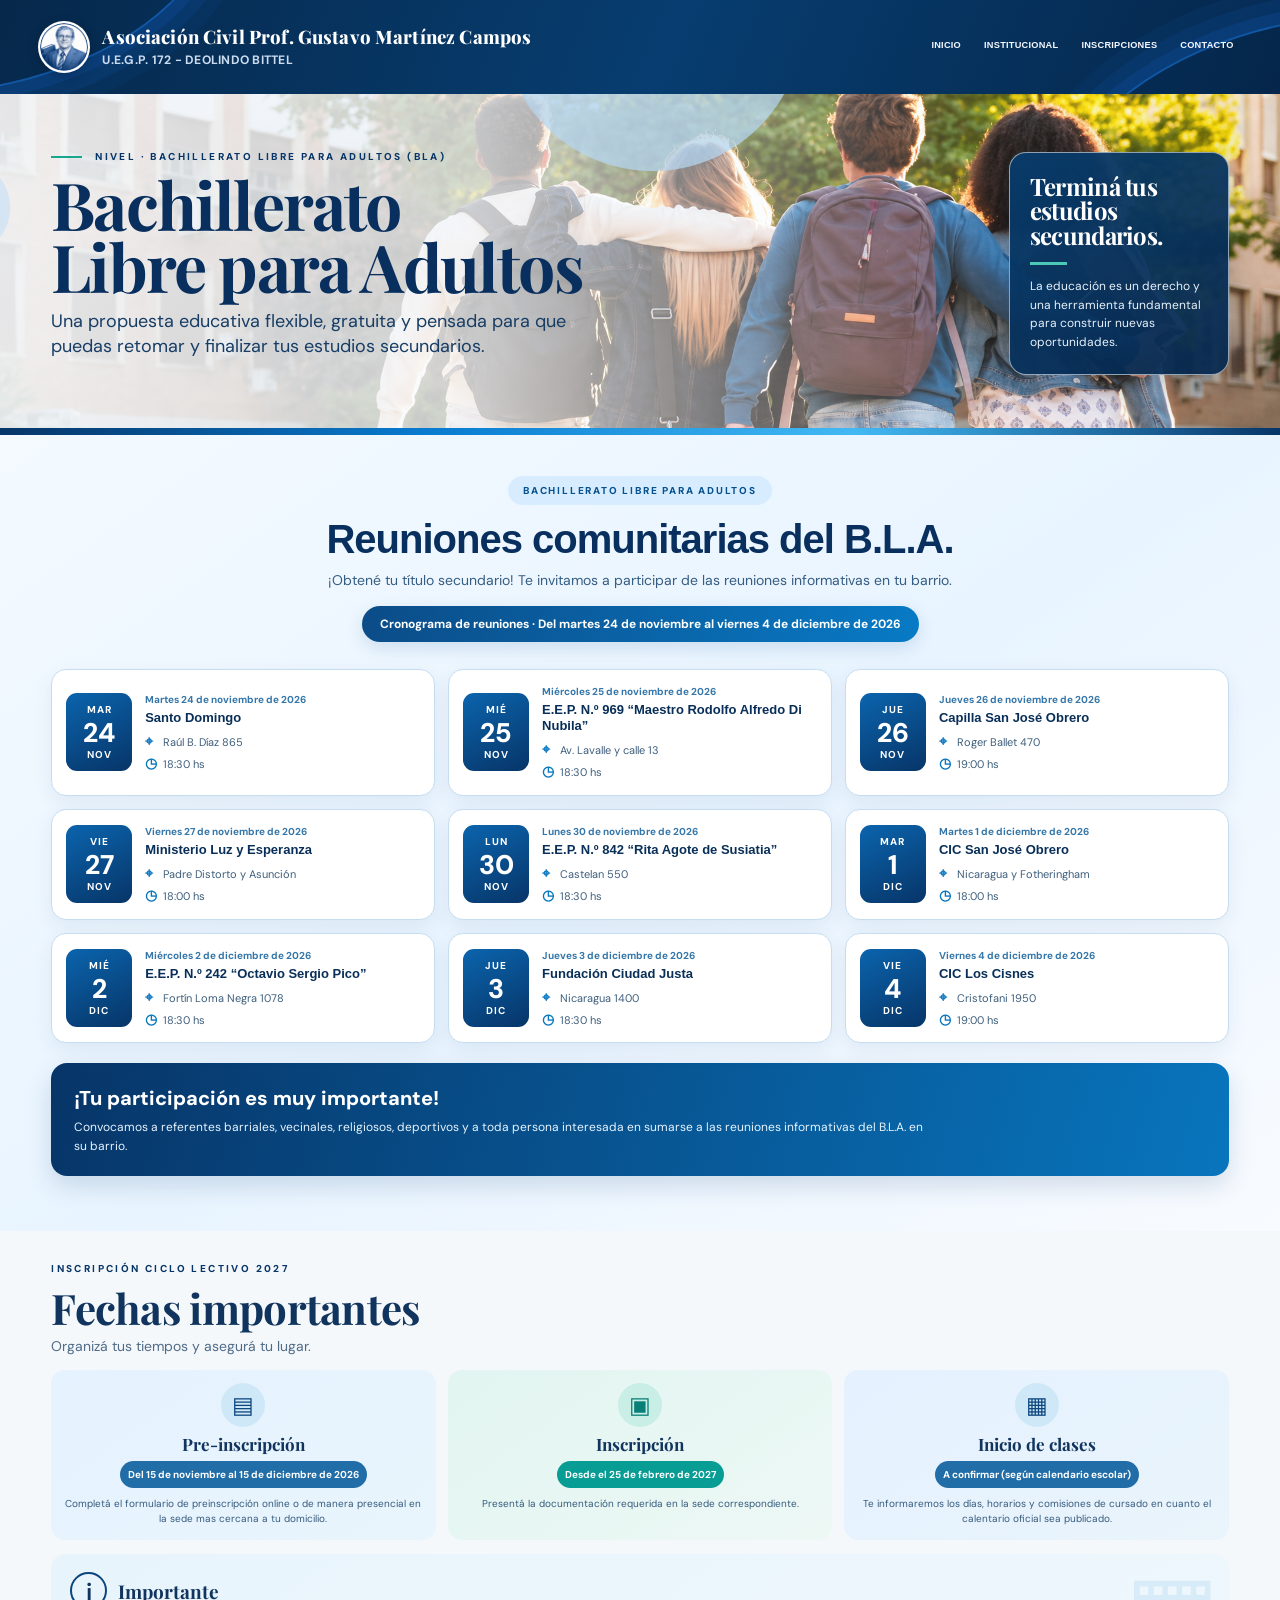
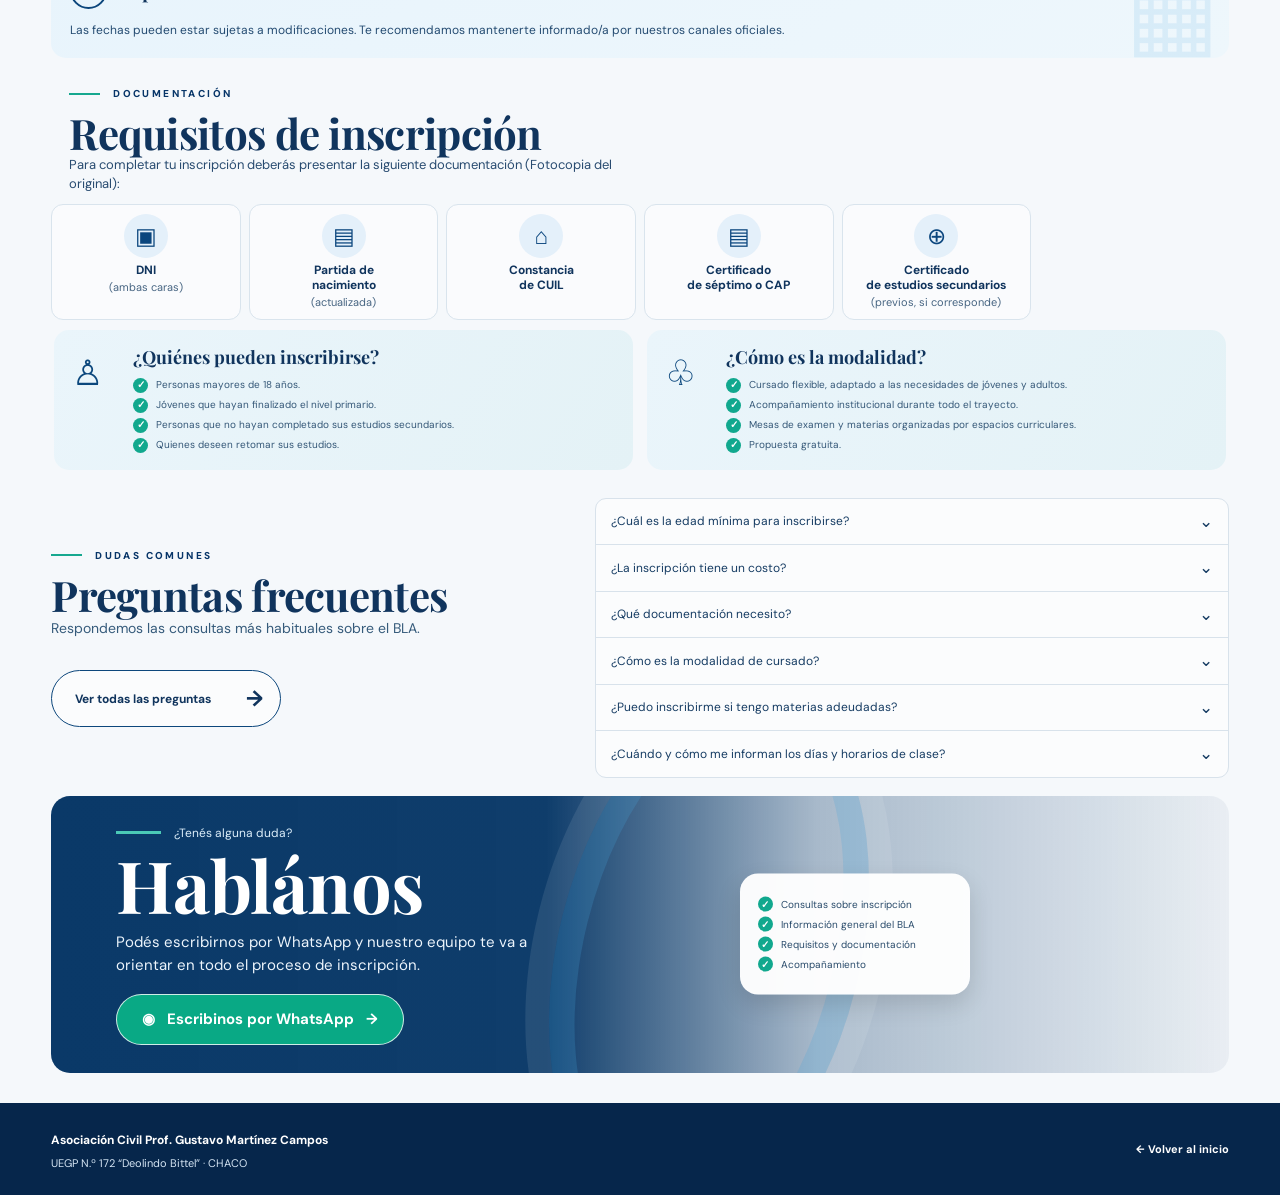
==== commit ea7f696f: "Actividades BLA" ====
--- a/bla.html
+++ b/bla.html
@@ -6,6 +6,7 @@
 <meta name="description" content="Información e inscripción 2027 del Bachillerato Libre para Adultos de la UEGP N.º 172 Deolindo Bittel.">
 <title>Bachillerato Libre para Adultos | UEGP N.º 172</title>
 <link rel="stylesheet" href="CSS/header.css">
+<link rel="stylesheet" href="CSS/bla-actividades.css">
 <link rel="preconnect" href="https://fonts.googleapis.com">
 <link rel="preconnect" href="https://fonts.gstatic.com" crossorigin>
 <link href="https://fonts.googleapis.com/css2?family=DM+Sans:wght@400;500;600;700&family=Playfair+Display:wght@500;600;700&display=swap" rel="stylesheet">
@@ -77,6 +78,58 @@
 <aside class="hero-note"><h2>Terminá tus<br>estudios secundarios.</h2><div class="line"></div><p>La educación es un derecho y una herramienta fundamental para construir nuevas oportunidades.</p></aside>
 </div></section>
 
+<section class="bla-activities-section bla-activities-page" id="reuniones-bla">
+  <div class="bla-activities-wrap">
+    <div class="bla-activities-heading">
+      <span class="bla-activities-kicker">BACHILLERATO LIBRE PARA ADULTOS</span>
+      <h2>Reuniones comunitarias del B.L.A.</h2>
+      <p>¡Obtené tu título secundario! Te invitamos a participar de las reuniones informativas en tu barrio.</p>
+      <div class="bla-date-range">Cronograma de reuniones · Del martes 24 de noviembre al viernes 4 de diciembre de 2026</div>
+    </div>
+    <div class="bla-events-grid">
+      <article class="bla-event-card">
+  <div class="bla-event-date"><span>MAR</span><strong>24</strong><small>NOV</small></div>
+  <div class="bla-event-info"><span class="bla-event-full-date">Martes 24 de noviembre de 2026</span><h3>Santo Domingo</h3><p><span aria-hidden="true">⌖</span> Raúl B. Díaz 865</p><p><span aria-hidden="true">◷</span> 18:30 hs</p></div>
+</article>
+<article class="bla-event-card">
+  <div class="bla-event-date"><span>MIÉ</span><strong>25</strong><small>NOV</small></div>
+  <div class="bla-event-info"><span class="bla-event-full-date">Miércoles 25 de noviembre de 2026</span><h3>E.E.P. N.º 969 “Maestro Rodolfo Alfredo Di Nubila”</h3><p><span aria-hidden="true">⌖</span> Av. Lavalle y calle 13</p><p><span aria-hidden="true">◷</span> 18:30 hs</p></div>
+</article>
+<article class="bla-event-card">
+  <div class="bla-event-date"><span>JUE</span><strong>26</strong><small>NOV</small></div>
+  <div class="bla-event-info"><span class="bla-event-full-date">Jueves 26 de noviembre de 2026</span><h3>Capilla San José Obrero</h3><p><span aria-hidden="true">⌖</span> Roger Ballet 470</p><p><span aria-hidden="true">◷</span> 19:00 hs</p></div>
+</article>
+<article class="bla-event-card">
+  <div class="bla-event-date"><span>VIE</span><strong>27</strong><small>NOV</small></div>
+  <div class="bla-event-info"><span class="bla-event-full-date">Viernes 27 de noviembre de 2026</span><h3>Ministerio Luz y Esperanza</h3><p><span aria-hidden="true">⌖</span> Padre Distorto y Asunción</p><p><span aria-hidden="true">◷</span> 18:00 hs</p></div>
+</article>
+<article class="bla-event-card">
+  <div class="bla-event-date"><span>LUN</span><strong>30</strong><small>NOV</small></div>
+  <div class="bla-event-info"><span class="bla-event-full-date">Lunes 30 de noviembre de 2026</span><h3>E.E.P. N.º 842 “Rita Agote de Susiatia”</h3><p><span aria-hidden="true">⌖</span> Castelan 550</p><p><span aria-hidden="true">◷</span> 18:30 hs</p></div>
+</article>
+<article class="bla-event-card">
+  <div class="bla-event-date"><span>MAR</span><strong>1</strong><small>DIC</small></div>
+  <div class="bla-event-info"><span class="bla-event-full-date">Martes 1 de diciembre de 2026</span><h3>CIC San José Obrero</h3><p><span aria-hidden="true">⌖</span> Nicaragua y Fotheringham</p><p><span aria-hidden="true">◷</span> 18:00 hs</p></div>
+</article>
+<article class="bla-event-card">
+  <div class="bla-event-date"><span>MIÉ</span><strong>2</strong><small>DIC</small></div>
+  <div class="bla-event-info"><span class="bla-event-full-date">Miércoles 2 de diciembre de 2026</span><h3>E.E.P. N.º 242 “Octavio Sergio Pico”</h3><p><span aria-hidden="true">⌖</span> Fortín Loma Negra 1078</p><p><span aria-hidden="true">◷</span> 18:30 hs</p></div>
+</article>
+<article class="bla-event-card">
+  <div class="bla-event-date"><span>JUE</span><strong>3</strong><small>DIC</small></div>
+  <div class="bla-event-info"><span class="bla-event-full-date">Jueves 3 de diciembre de 2026</span><h3>Fundación Ciudad Justa</h3><p><span aria-hidden="true">⌖</span> Nicaragua 1400</p><p><span aria-hidden="true">◷</span> 18:30 hs</p></div>
+</article>
+<article class="bla-event-card">
+  <div class="bla-event-date"><span>VIE</span><strong>4</strong><small>DIC</small></div>
+  <div class="bla-event-info"><span class="bla-event-full-date">Viernes 4 de diciembre de 2026</span><h3>CIC Los Cisnes</h3><p><span aria-hidden="true">⌖</span> Cristofani 1950</p><p><span aria-hidden="true">◷</span> 19:00 hs</p></div>
+</article>
+    </div>
+    <div class="bla-activities-invite">
+      <div><strong>¡Tu participación es muy importante!</strong><p>Convocamos a referentes barriales, vecinales, religiosos, deportivos y a toda persona interesada en sumarse a las reuniones informativas del B.L.A. en su barrio.</p></div>
+    </div>
+  </div>
+</section>
+
 <section class="section wrap"><div class="dates-layout">
 <div class="dates-main"><div class="eyebrow sin-linea">Inscripción Ciclo Lectivo 2027</div><h2>Fechas importantes</h2><p class="subtitle">Organizá tus tiempos y asegurá tu lugar.</p>
 <div class="date-cards">
@@ -112,8 +165,8 @@
 </div></div></section>
 
 <section class="contact wrap" id="contacto"><div class="banner"><div class="contact-copy"><div class="eyebrow"><span>¿Tenés alguna duda?</span></div><h2>Hablános</h2><p>Podés escribirnos por WhatsApp y nuestro equipo te va a orientar en todo el proceso de inscripción.</p>
-<!-- IMPORTANTE: reemplazá 3625196348 por el WhatsApp institucional real, sin + ni espacios. -->
-<a class="whatsapp" href="https://wa.me/3625196348?text=Hola%2C%20quisiera%20consultar%20sobre%20la%20inscripci%C3%B3n%20al%20BLA%202027" target="_blank" rel="noopener noreferrer">◉ &nbsp; Escribinos por WhatsApp &nbsp; →</a></div>
+<!-- IMPORTANTE: reemplazá 5493625196348 por el WhatsApp institucional real, sin + ni espacios. -->
+<a class="whatsapp" href="https://wa.me/5493625196348?text=Hola%2C%20quisiera%20consultar%20sobre%20la%20inscripci%C3%B3n%20al%20BLA%202027" target="_blank" rel="noopener noreferrer">◉ &nbsp; Escribinos por WhatsApp &nbsp; →</a></div>
 <ul class="contact-list"><li><span class="check">✓</span>Consultas sobre inscripción</li><li><span class="check">✓</span>Información general del BLA</li><li><span class="check">✓</span>Requisitos y documentación</li><li><span class="check">✓</span>Acompañamiento</li></ul></div></section>
 </main>
 <footer class="footer"><div class="footer-inner wrap"><div><strong>Asociación Civil Prof. Gustavo Martínez Campos</strong><p>UEGP N.º 172 “Deolindo Bittel” · CHACO</p></div><a href="index.html">← Volver al inicio</a></div></footer>
--- a/CSS/header.css
+++ b/CSS/header.css
@@ -6,11 +6,11 @@
 .uegp-brand{position:relative;z-index:1;display:flex;align-items:center;gap:12px;flex:0 0 auto;min-width:0;color:#fff;text-decoration:none}
 .uegp-brand img{width:52px;height:52px;flex:0 0 52px;display:block;object-fit:cover;border-radius:50%;border:2px solid rgba(255,255,255,.92);background:#fff;box-shadow:0 3px 12px rgba(0,0,0,.2)}
 .uegp-brand-copy{display:flex;flex-direction:column;line-height:1.2;white-space:nowrap}
-.uegp-brand-copy strong{font-family:Montserrat,Arial,sans-serif;font-size:clamp(14px,1.45vw,22px);font-weight:800;letter-spacing:.15px;color:#fff}
+.uegp-brand-copy strong{font-family:"Playfair Display",Georgia,serif;font-size:clamp(14px,1.45vw,22px);font-weight:800;letter-spacing:.15px;color:#fff}
 .uegp-brand-copy span{font-size:clamp(11px,.95vw,14px);font-weight:700;margin-top:5px;color:#cbdcf0;text-transform:uppercase;letter-spacing:.25px}
 .uegp-menu{position:relative;z-index:1;display:flex;align-items:stretch;justify-content:flex-end;gap:clamp(4px,.55vw,10px);margin-left:auto;min-width:0}
 .uegp-menu a{display:flex;align-items:center;justify-content:center;min-height:54px;padding:0 8px;border-bottom:3px solid transparent;color:#f5f8fd;text-decoration:none;text-transform:uppercase;white-space:nowrap;font:700 clamp(9px,.72vw,12px)/1.2 Montserrat,Arial,sans-serif;letter-spacing:.25px;transition:background .2s,color .2s,border-color .2s}
 .uegp-menu a:hover,.uegp-menu a.active{color:#fff;border-bottom-color:#19d0f2;background:rgba(18,120,210,.16)}
 .uegp-menu a.active{box-shadow:inset 0 -1px 0 rgba(25,208,242,.12)}
 @media(max-width:1050px){.uegp-header{flex-wrap:wrap;gap:8px 18px;padding:10px 20px}.uegp-brand img{width:48px;height:48px;flex-basis:48px}.uegp-menu{width:100%;justify-content:space-between;gap:3px;overflow-x:auto;margin:0}.uegp-menu a{min-height:38px;padding:0 7px;font-size:11px}}
-@media(max-width:600px){.uegp-header{padding:9px 13px}.uegp-brand{gap:9px}.uegp-brand img{width:42px;height:42px;flex-basis:42px}.uegp-brand-copy strong{font-size:14px}.uegp-brand-copy span{font-size:9px;white-space:normal;max-width:62vw}.uegp-menu{justify-content:flex-start;scrollbar-width:thin}.uegp-menu a{font-size:10px;min-height:36px;padding:0 9px}}
+@media(max-width:600px){.uegp-header{padding:9px 13px}.uegp-brand{gap:9px}.uegp-brand img{width:42px;height:42px;flex-basis:42px}.uegp-brand-copy strong{font-size:11px}.uegp-brand-copy span{font-size:9px;white-space:normal;max-width:62vw}.uegp-menu{justify-content:flex-start;scrollbar-width:thin}.uegp-menu a{font-size:10px;min-height:36px;padding:0 9px}}
--- a/CSS/bla-actividades.css
+++ b/CSS/bla-actividades.css
@@ -0,0 +1,30 @@
+
+/* Cronograma comunitario B.L.A. — identidad azul, celeste y blanco */
+.bla-activities-section{padding:58px clamp(18px,4vw,64px);background:linear-gradient(145deg,#f4faff 0%,#e8f4ff 52%,#f8fbff 100%);position:relative;overflow:hidden}
+.bla-activities-section:before{content:"";position:absolute;inset:0 auto auto 0;width:100%;height:7px;background:linear-gradient(90deg,#073568,#087bd0,#42b9f4,#073568)}
+.bla-activities-wrap{max-width:1450px;margin:0 auto;position:relative}
+.bla-activities-heading{text-align:center;margin:0 auto 27px;max-width:850px}
+.bla-activities-kicker{display:inline-block;padding:7px 15px;border-radius:30px;background:#d7edff;color:#07518f;font-size:10px;font-weight:800;letter-spacing:1.8px}
+.bla-activities-heading h2{margin:13px 0 8px;color:#082f5d;font-family:"Montserrat",Arial,sans-serif;font-size:clamp(27px,3.3vw,40px);font-weight:800;letter-spacing:-1px}
+.bla-activities-heading>p{margin:0;color:#365d82;font-size:14px;line-height:1.6}
+.bla-date-range{display:inline-block;margin-top:14px;padding:9px 18px;border-radius:30px;background:linear-gradient(100deg,#0b4c88,#087ac5);color:#fff;font-size:12px;font-weight:700;box-shadow:0 6px 18px #07518f24}
+.bla-events-grid{display:grid;grid-template-columns:repeat(3,minmax(0,1fr));gap:13px}
+.bla-event-card{display:flex;align-items:center;gap:13px;min-width:0;padding:14px;border:1px solid #c6ddf1;border-radius:15px;background:#fff;box-shadow:0 7px 20px rgba(7,53,104,.07);transition:transform .2s,box-shadow .2s}
+.bla-event-card:hover{transform:translateY(-3px);box-shadow:0 12px 24px rgba(7,53,104,.13)}
+.bla-event-date{display:flex;flex:0 0 66px;min-height:78px;flex-direction:column;align-items:center;justify-content:center;border-radius:11px;background:linear-gradient(155deg,#0b64ad,#073568);color:#fff;line-height:1}
+.bla-event-date span{font-size:10px;font-weight:800;letter-spacing:1px}
+.bla-event-date strong{font-size:27px;font-weight:800;margin:4px 0}
+.bla-event-date small{font-size:10px;font-weight:700;letter-spacing:1px}
+.bla-event-info{min-width:0}
+.bla-event-full-date{display:block;color:#3476a9;font-size:10px;font-weight:700;margin-bottom:3px}
+.bla-event-info h3{margin:0 0 5px;color:#092f58;font-family:"Montserrat",Arial,sans-serif;font-size:13px;line-height:1.3;font-weight:800}
+.bla-event-info p{margin:3px 0 0;color:#3e5e7b;font-size:11px;line-height:1.35;overflow-wrap:anywhere}
+.bla-event-info p span{display:inline-block;width:15px;color:#0876bf;font-size:14px;font-weight:800}
+.bla-activities-invite{display:flex;align-items:center;justify-content:space-between;gap:22px;margin-top:20px;padding:20px 23px;border-radius:16px;background:linear-gradient(105deg,#073568,#0875bd);color:#fff;box-shadow:0 10px 24px rgba(7,53,104,.15)}
+.bla-activities-invite strong{display:block;font-size:20px;font-weight:800}
+.bla-activities-invite p{max-width:850px;margin:5px 0 0;color:#e6f4ff;font-size:12px;line-height:1.55}
+.bla-activities-invite a{flex:0 0 auto;padding:11px 17px;border-radius:30px;background:#fff;color:#08477d;font-size:11px;font-weight:800}
+.bla-activities-invite a span{margin-left:9px;font-size:17px}
+.bla-activities-page{padding-top:48px;padding-bottom:55px}
+@media(max-width:1000px){.bla-events-grid{grid-template-columns:repeat(2,minmax(0,1fr))}}
+@media(max-width:620px){.bla-activities-section{padding:42px 15px}.bla-activities-heading{margin-bottom:20px}.bla-activities-heading>p{font-size:12px}.bla-date-range{font-size:10px;line-height:1.45}.bla-events-grid{grid-template-columns:1fr;gap:10px}.bla-event-card{padding:12px}.bla-event-date{flex-basis:62px;min-height:72px}.bla-event-info h3{font-size:12px}.bla-activities-invite{display:block;padding:18px}.bla-activities-invite strong{font-size:18px}.bla-activities-invite a{display:inline-block;margin-top:14px}}
